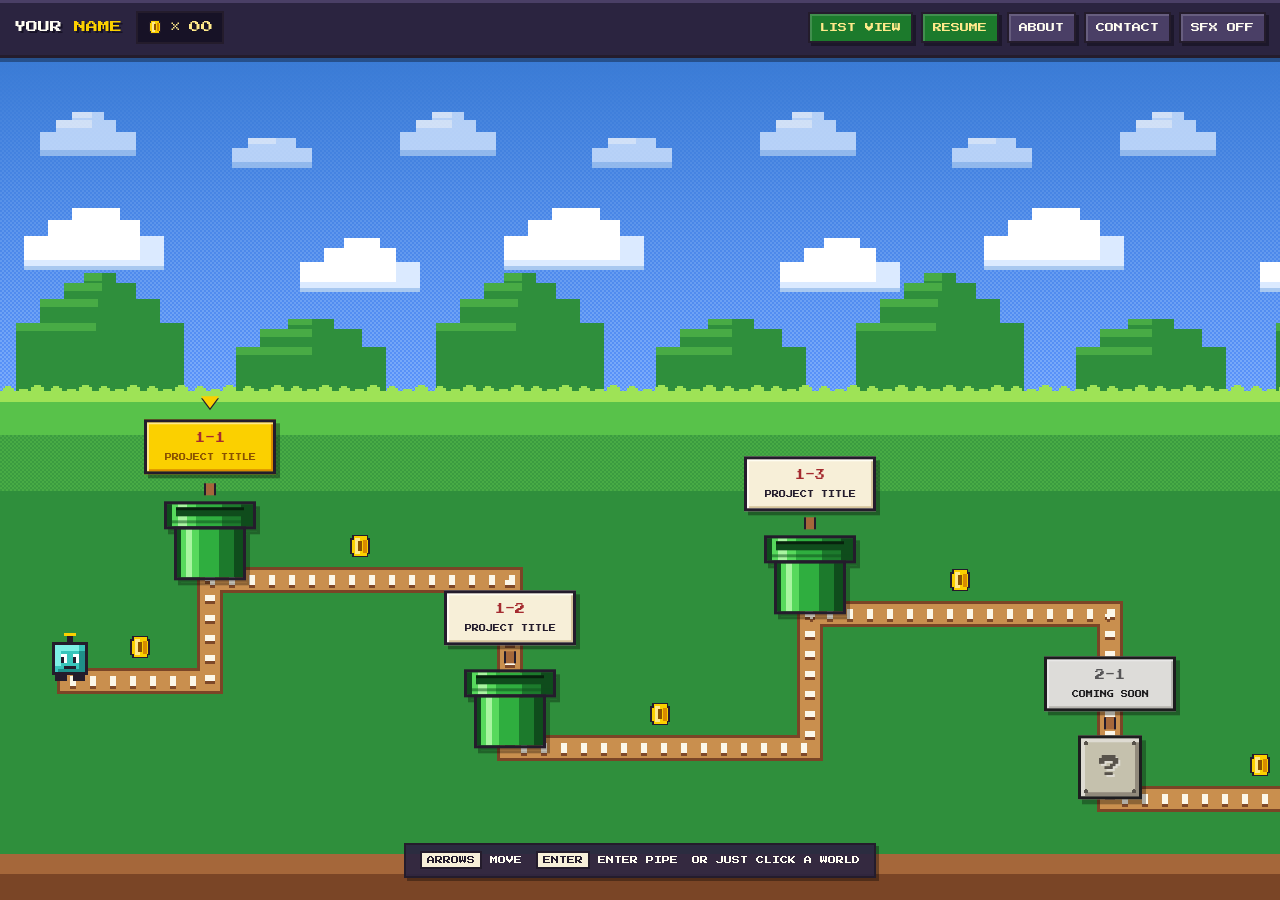
==== index.html @ 42e7b24a "Add plain list view and wire the resume link Two pieces of the recruiter bypass were missing.  pages" ====
<!DOCTYPE html>
<html lang="en">
<head>
<meta charset="utf-8">
<meta name="viewport" content="width=device-width, initial-scale=1">
<title>YOUR NAME &mdash; Overworld</title>
<meta name="description" content="Placeholder description. A 16-bit style portfolio overworld — pick a world to see a project.">

<!-- EDIT: your name / site title in the tab, above. -->

<link rel="preconnect" href="https://fonts.googleapis.com">
<link rel="preconnect" href="https://fonts.gstatic.com" crossorigin>
<link href="https://fonts.googleapis.com/css2?family=Press+Start+2P&display=swap" rel="stylesheet">
<link rel="stylesheet" href="css/style.css">
<link rel="icon" href="data:image/svg+xml,%3Csvg xmlns='http://www.w3.org/2000/svg' viewBox='0 0 16 16'%3E%3Crect width='16' height='16' fill='%235c94fc'/%3E%3Crect x='2' y='3' width='12' height='11' fill='%23241c2c'/%3E%3Crect x='3' y='4' width='10' height='9' fill='%2339c5bb'/%3E%3Crect x='5' y='7' width='2' height='3' fill='%23fff'/%3E%3Crect x='9' y='7' width='2' height='3' fill='%23fff'/%3E%3C/svg%3E">
</head>

<body class="overworld">

<!-- ======================================================================
     HUD — classic status bar. Same markup on every page.
     EDIT: your name, and the nav links.
     ====================================================================== -->
<header class="hud">
  <a class="hud__name" href="index.html">YOUR <span>NAME</span></a>

  <span class="hud__coins" title="Coins collected on the map">
    <svg class="coin-icon pixel" viewBox="0 0 16 16" shape-rendering="crispEdges" aria-hidden="true">
      <rect x="3" y="1" width="10" height="14" class="px-ink"/>
      <rect x="2" y="3" width="12" height="10" class="px-ink"/>
      <rect x="4" y="2" width="8" height="12" class="px-gold"/>
      <rect x="3" y="4" width="10" height="8" class="px-gold"/>
      <rect x="5" y="3" width="3" height="10" class="px-gold-hi"/>
      <rect x="10" y="4" width="2" height="8" class="px-gold-lo"/>
      <rect x="7" y="5" width="2" height="6" class="px-gold-deep"/>
    </svg>
    <span class="sr-only">Coins:</span>&times;<span data-coin-count>00</span>
  </span>

  <span class="hud__spacer"></span>

  <nav class="hud__nav" aria-label="Main">
    <a class="hud__key" href="pages/all-projects.html">LIST<span class="hud__wide"> VIEW</span></a>
    <a class="hud__key" href="/resume.pdf">RESUME</a>
    <a href="pages/about.html" data-warp>ABOUT</a>
    <a href="pages/contact.html" data-warp>CONTACT</a>
    <button type="button" class="hud__toggle" data-sound-toggle aria-pressed="false">SFX OFF</button>
  </nav>
</header>

<!-- ======================================================================
     THE OVERWORLD (desktop / tablet, 768px and up)
     Every node, coin and path segment below is generated by js/map.js from
     the array in js/projects.js. There is nothing to hand-place here.
     ====================================================================== -->
<main id="map-viewport" class="map-viewport" aria-label="Overworld map">
  <div id="map-canvas" class="map-canvas">

    <!-- backdrop, back to front -->
    <div class="layer-dither" aria-hidden="true"></div>
    <div id="layer-clouds-far"  class="layer-clouds layer-clouds--far"  aria-hidden="true"></div>
    <div id="layer-clouds-near" class="layer-clouds layer-clouds--near" aria-hidden="true"></div>
    <div id="layer-hills" class="layer-hills" aria-hidden="true"></div>
    <div id="layer-land"  class="layer-land"  aria-hidden="true"></div>

    <!-- the winding dotted path -->
    <svg id="layer-path" class="layer-path" aria-hidden="true" preserveAspectRatio="none">
      <polyline id="path-edge"   class="path-edge"></polyline>
      <polyline id="path-shadow" class="path-shadow"></polyline>
      <polyline id="path-dots"   class="path-dots"></polyline>
    </svg>

    <!-- castle at the end of the road -> contact page -->
    <a id="castle" class="castle" href="pages/contact.html" aria-label="Castle — go to the contact page">
      <svg viewBox="0 0 48 48" shape-rendering="crispEdges" aria-hidden="true">
        <!-- central spire -->
        <rect x="19" y="0"  width="10" height="5"  class="px-ink"/>
        <rect x="20" y="1"  width="3"  height="4"  class="px-stone"/>
        <rect x="25" y="1"  width="3"  height="4"  class="px-stone"/>
        <rect x="19" y="4"  width="10" height="13" class="px-ink"/>
        <rect x="20" y="5"  width="8"  height="12" class="px-stone"/>
        <rect x="20" y="5"  width="2"  height="12" class="px-stone-hi"/>
        <rect x="26" y="5"  width="2"  height="12" class="px-stone-lo"/>
        <rect x="23" y="8"  width="2"  height="4"  class="px-stone-deep"/>

        <!-- main keep: merlon band -->
        <rect x="9"  y="11" width="30" height="6"  class="px-ink"/>
        <rect x="10" y="12" width="4"  height="4"  class="px-stone"/>
        <rect x="16" y="12" width="4"  height="4"  class="px-stone"/>
        <rect x="22" y="12" width="4"  height="4"  class="px-stone"/>
        <rect x="28" y="12" width="4"  height="4"  class="px-stone"/>
        <rect x="34" y="12" width="4"  height="4"  class="px-stone"/>

        <!-- main keep: body -->
        <rect x="9"  y="16" width="30" height="32" class="px-ink"/>
        <rect x="10" y="17" width="28" height="31" class="px-stone"/>
        <rect x="10" y="17" width="3"  height="31" class="px-stone-hi"/>
        <rect x="35" y="17" width="3"  height="31" class="px-stone-lo"/>
        <rect x="14" y="21" width="5"  height="6"  class="px-ink"/>
        <rect x="15" y="22" width="3"  height="4"  class="px-stone-deep"/>
        <rect x="29" y="21" width="5"  height="6"  class="px-ink"/>
        <rect x="30" y="22" width="3"  height="4"  class="px-stone-deep"/>

        <!-- brick base + doorway -->
        <rect x="10" y="40" width="28" height="8"  class="px-brick"/>
        <rect x="10" y="44" width="28" height="4"  class="px-brick-lo"/>
        <rect x="19" y="31" width="10" height="17" class="px-ink"/>
        <rect x="20" y="33" width="8"  height="15" class="px-stone-deep"/>
        <rect x="22" y="32" width="4"  height="2"  class="px-stone-deep"/>
        <rect x="23" y="39" width="2"  height="3"  class="px-gold"/>

        <!-- left tower -->
        <rect x="1"  y="9"  width="10" height="5"  class="px-ink"/>
        <rect x="2"  y="10" width="3"  height="4"  class="px-stone"/>
        <rect x="7"  y="10" width="3"  height="4"  class="px-stone"/>
        <rect x="1"  y="13" width="10" height="35" class="px-ink"/>
        <rect x="2"  y="14" width="8"  height="34" class="px-stone"/>
        <rect x="2"  y="14" width="2"  height="34" class="px-stone-hi"/>
        <rect x="8"  y="14" width="2"  height="34" class="px-stone-lo"/>
        <rect x="4"  y="19" width="4"  height="5"  class="px-stone-deep"/>
        <rect x="2"  y="42" width="8"  height="6"  class="px-brick"/>

        <!-- right tower -->
        <rect x="37" y="9"  width="10" height="5"  class="px-ink"/>
        <rect x="38" y="10" width="3"  height="4"  class="px-stone"/>
        <rect x="43" y="10" width="3"  height="4"  class="px-stone"/>
        <rect x="37" y="13" width="10" height="35" class="px-ink"/>
        <rect x="38" y="14" width="8"  height="34" class="px-stone"/>
        <rect x="38" y="14" width="2"  height="34" class="px-stone-hi"/>
        <rect x="44" y="14" width="2"  height="34" class="px-stone-lo"/>
        <rect x="40" y="19" width="4"  height="5"  class="px-stone-deep"/>
        <rect x="38" y="42" width="8"  height="6"  class="px-brick"/>
      </svg>
      <span class="castle__label">CASTLE &middot; CONTACT</span>
    </a>

    <!-- the player sprite; markup is injected by js/map.js -->
    <div id="player" class="player pixel" aria-hidden="true"></div>

  </div>
</main>

<!-- controls legend -->
<p class="map-hint" aria-hidden="true">
  <span><kbd>ARROWS</kbd> MOVE</span>
  <span><kbd>ENTER</kbd> ENTER PIPE</span>
  <span>OR JUST CLICK A WORLD</span>
</p>

<!-- status line for screen readers -->
<p id="map-status" class="sr-only" role="status" aria-live="polite"></p>

<!-- ======================================================================
     MOBILE LEVEL SELECT (below 768px)
     Same PROJECTS array, rendered as a plain readable vertical list.
     ====================================================================== -->
<section class="level-select" aria-label="Level select">
  <div class="level-select__inner">
    <h1 class="level-select__title">LEVEL SELECT</h1>
    <div id="level-select-list"></div>
    <p class="site-foot">
      <a href="pages/all-projects.html">ALL PROJECTS</a> &middot;
      <a href="pages/about.html">ABOUT</a> &middot;
      <a href="pages/contact.html">CONTACT</a>
    </p>
  </div>
</section>

<script src="js/projects.js"></script>
<script src="js/site.js"></script>
<script src="js/map.js"></script>
</body>
</html>
---- css/style.css ----
/* ==========================================================================
   PIXEL PORTFOLIO — stylesheet
   16-bit / SNES-era overworld portfolio template.

   HOW TO RESKIN: every colour in the whole site comes from the custom
   properties in the :root block below. Change them there and the entire
   site changes. Nothing below :root hard-codes a colour except pure
   black/white shadows.
   ========================================================================== */

/* --------------------------------------------------------------------------
   1. PALETTE + DESIGN TOKENS
   -------------------------------------------------------------------------- */
:root {
  /* --- sky --------------------------------------------------------------- */
  --sky-top:        #3a7bd5;
  --sky-mid:        #5c94fc;
  --sky-low:        #8fc4ff;
  --sky-haze:       #bfe0ff;

  /* --- clouds ------------------------------------------------------------ */
  --cloud-hi:       #ffffff;
  --cloud-mid:      #dbeaff;
  --cloud-lo:       #a8c8f0;

  /* --- land -------------------------------------------------------------- */
  --grass-hi:       #9ee356;
  --grass:          #58c24a;
  --grass-lo:       #2f8f3c;
  --hill-far:       #2f8f3c;
  --hill-near:      #48ab45;
  --dirt-hi:        #c98f4e;
  --dirt:           #a5673a;
  --dirt-lo:        #7a4526;
  --dirt-deep:      #57301a;

  /* --- pipes ------------------------------------------------------------- */
  --pipe-hi:        #a8f5a0;
  --pipe-lit:       #57d95c;
  --pipe:           #2fae3f;
  --pipe-lo:        #1c7a2c;
  --pipe-deep:      #0f4c1c;

  /* --- gold / coins / ? blocks ------------------------------------------- */
  --gold-hi:        #ffe98a;
  --gold:           #fbd000;
  --gold-lo:        #d98b00;
  --gold-deep:      #8a5200;

  /* --- stone / castle ---------------------------------------------------- */
  --stone-hi:       #e8e0d0;
  --stone:          #b9ada0;
  --stone-lo:       #8a7d72;
  --stone-deep:     #5d5249;
  --brick:          #b5573a;
  --brick-lo:       #7d3323;

  /* --- UI panels --------------------------------------------------------- */
  --ink:            #241c2c;   /* the universal hard outline colour          */
  --panel:          #f7efd8;
  --panel-hi:       #fffdf2;
  --panel-lo:       #d5c49b;
  --panel-alt:      #2b2440;   /* dark HUD / banner panel                    */
  --panel-alt-hi:   #4a3f66;
  --panel-alt-lo:   #171226;

  /* --- accents ----------------------------------------------------------- */
  --accent:         #e5484d;   /* flags, banners, danger                     */
  --accent-lo:      #a52b30;
  --water:          #39c5bb;   /* the player sprite / links                  */
  --water-lo:       #1f8f89;
  --locked:         #8d8898;   /* greyed-out locked nodes                    */
  --locked-lo:      #5f5b6b;

  /* --- text -------------------------------------------------------------- */
  --text:           #241c2c;
  --text-soft:      #57506b;
  --text-invert:    #fffdf2;

  /* --- structural tokens ------------------------------------------------- */
  --bevel:          3px;                 /* panel border thickness           */
  --drop:           6px;                 /* hard drop-shadow offset          */
  --hud-h:          58px;
  --font-pixel:     "Press Start 2P", "Courier New", monospace;
  --font-body:      ui-sans-serif, system-ui, -apple-system, "Segoe UI",
                    Roboto, "Helvetica Neue", Arial, sans-serif;

  /* --- map geometry (read by js/map.js) ---------------------------------- */
  --node-gap:       300px;               /* px between world nodes           */
}

/* --------------------------------------------------------------------------
   2. RESET + BASE
   -------------------------------------------------------------------------- */
*, *::before, *::after { box-sizing: border-box; }

html, body { height: 100%; }

/* Giving <html> its own background stops the body background from being
   propagated to the canvas — which is what makes the page-long sky gradient
   size itself to the document instead of re-tiling every viewport. */
html { background: var(--sky-low); }

body {
  margin: 0;
  font-family: var(--font-body);
  font-size: 16px;
  line-height: 1.65;
  color: var(--text);
  background: var(--sky-mid);
  -webkit-font-smoothing: antialiased;
  text-rendering: optimizeLegibility;
}

/* Everything drawn as pixel art stays crunchy at any scale. */
img, svg, canvas, .pixel { image-rendering: pixelated; image-rendering: crisp-edges; }

a { color: var(--water-lo); }
a:focus-visible,
button:focus-visible,
[tabindex]:focus-visible {
  outline: var(--bevel) solid var(--gold);
  outline-offset: 3px;
}

h1, h2, h3, h4, .pixel-type {
  font-family: var(--font-pixel);
  font-weight: 400;
  line-height: 1.5;
  letter-spacing: .02em;
}

h1 { font-size: clamp(15px, 3.2vw, 24px); margin: 0 0 .8em; }
h2 { font-size: clamp(13px, 2.4vw, 17px); margin: 0 0 .9em; }
h3 { font-size: clamp(11px, 2vw, 13px); margin: 0 0 .9em; }

p  { margin: 0 0 1em; }
p:last-child { margin-bottom: 0; }

.sr-only {
  position: absolute; width: 1px; height: 1px;
  padding: 0; margin: -1px; overflow: hidden;
  clip: rect(0 0 0 0); white-space: nowrap; border: 0;
}

/* --------------------------------------------------------------------------
   3. THE CHUNKY BEVELLED PANEL — the core UI primitive
   -------------------------------------------------------------------------- */
.panel {
  position: relative;
  background: var(--panel);
  border: var(--bevel) solid var(--ink);
  box-shadow:
    inset  var(--bevel)  var(--bevel) 0 var(--panel-hi),
    inset calc(var(--bevel) * -1) calc(var(--bevel) * -1) 0 var(--panel-lo),
    var(--drop) var(--drop) 0 rgba(0, 0, 0, .32);
  padding: 22px 24px;
}

.panel--dark {
  background: var(--panel-alt);
  color: var(--text-invert);
  box-shadow:
    inset  var(--bevel)  var(--bevel) 0 var(--panel-alt-hi),
    inset calc(var(--bevel) * -1) calc(var(--bevel) * -1) 0 var(--panel-alt-lo),
    var(--drop) var(--drop) 0 rgba(0, 0, 0, .4);
}
.panel--dark a { color: var(--gold); }

/* Rivets in the panel corners — pure decoration, 16-bit UI tell. */
.panel--riveted::before,
.panel--riveted::after {
  content: "";
  position: absolute; top: 8px;
  width: 10px; height: 10px;
  background: var(--gold);
  border: 2px solid var(--ink);
  box-shadow: inset 2px 2px 0 var(--gold-hi);
}
.panel--riveted::before { left: 8px; }
.panel--riveted::after  { right: 8px; }

/* Section heading strip that sits on top of a panel. */
.panel__label {
  display: inline-block;
  font-family: var(--font-pixel);
  font-size: 11px;
  padding: 7px 12px;
  margin: 0 0 16px;
  color: var(--text-invert);
  background: var(--panel-alt);
  border: var(--bevel) solid var(--ink);
  box-shadow: 4px 4px 0 rgba(0, 0, 0, .3);
}

/* --------------------------------------------------------------------------
   4. BUTTONS
   -------------------------------------------------------------------------- */
.btn {
  display: inline-flex;
  align-items: center;
  gap: 8px;
  font-family: var(--font-pixel);
  font-size: 10px;
  line-height: 1;
  padding: 12px 16px;
  color: var(--text);
  text-decoration: none;
  cursor: pointer;
  background: var(--panel);
  border: var(--bevel) solid var(--ink);
  box-shadow:
    inset 3px 3px 0 var(--panel-hi),
    inset -3px -3px 0 var(--panel-lo),
    4px 4px 0 rgba(0, 0, 0, .32);
  transition: transform .06s steps(2), box-shadow .06s steps(2);
}
.btn:hover { transform: translate(-1px, -1px); }
.btn:active {
  transform: translate(4px, 4px);
  box-shadow:
    inset 3px 3px 0 var(--panel-hi),
    inset -3px -3px 0 var(--panel-lo),
    0 0 0 rgba(0, 0, 0, .32);
}
.btn--gold  { background: var(--gold);  box-shadow: inset 3px 3px 0 var(--gold-hi),  inset -3px -3px 0 var(--gold-lo),  4px 4px 0 rgba(0,0,0,.32); }
.btn--green { background: var(--pipe);  color: var(--text-invert);
              box-shadow: inset 3px 3px 0 var(--pipe-lit), inset -3px -3px 0 var(--pipe-lo), 4px 4px 0 rgba(0,0,0,.32); }

/* --------------------------------------------------------------------------
   5. HUD BAR (classic status bar, pinned top)
   -------------------------------------------------------------------------- */
.hud {
  position: sticky;
  top: 0;
  z-index: 60;
  display: flex;
  align-items: center;
  gap: 14px;
  height: var(--hud-h);
  padding: 0 14px;
  background: var(--panel-alt);
  color: var(--text-invert);
  border-bottom: var(--bevel) solid var(--ink);
  box-shadow:
    inset 0 var(--bevel) 0 var(--panel-alt-hi),
    0 4px 0 rgba(0, 0, 0, .35);
}

.hud__name {
  font-family: var(--font-pixel);
  font-size: 12px;
  color: var(--text-invert);
  text-decoration: none;
  white-space: nowrap;
  text-shadow: 2px 2px 0 var(--panel-alt-lo);
}
.hud__name span { color: var(--gold); }

.hud__coins {
  display: inline-flex;
  align-items: center;
  gap: 7px;
  font-family: var(--font-pixel);
  font-size: 12px;
  color: var(--gold-hi);
  padding: 5px 9px;
  background: var(--panel-alt-lo);
  border: 2px solid var(--ink);
}
.hud__coins .coin-icon { width: 16px; height: 16px; display: block; }

.hud__spacer { flex: 1 1 auto; }

.hud__nav { display: flex; align-items: center; gap: 8px; }
.hud__nav a,
.hud__toggle {
  font-family: var(--font-pixel);
  font-size: 9px;
  line-height: 1;
  padding: 9px 10px;
  color: var(--text-invert);
  text-decoration: none;
  background: var(--panel-alt-hi);
  border: 2px solid var(--ink);
  box-shadow: inset 2px 2px 0 rgba(255, 255, 255, .16), 3px 3px 0 rgba(0,0,0,.35);
  cursor: pointer;
}
.hud__nav a:hover, .hud__toggle:hover { background: var(--water-lo); }
.hud__toggle[aria-pressed="true"] { background: var(--pipe-lo); color: var(--gold-hi); }

@keyframes coin-spin {
  0%, 100% { transform: scaleX(1); }
  50%      { transform: scaleX(.25); }
}
.coin-icon { animation: coin-spin 1.1s steps(4, end) infinite; }

@media (max-width: 720px) {
  .hud { gap: 8px; padding: 0 8px; }
  .hud__name { font-size: 9px; }
  .hud__coins { font-size: 9px; padding: 4px 6px; }
  .hud__nav { gap: 5px; }
  .hud__nav a, .hud__toggle { font-size: 8px; padding: 7px 6px; }
}
@media (max-width: 560px) {
  .hud__coins { font-size: 8px; gap: 5px; padding: 4px 5px; }
  .hud__coins .coin-icon { width: 13px; height: 13px; }
  .hud__name { font-size: 8px; }
  .hud__nav { gap: 4px; }
  .hud__nav a, .hud__toggle { font-size: 7px; padding: 6px 5px; }
}
/* On the narrowest phones the coin pill is the first thing to go — it is
   decoration, the navigation is not. */
@media (max-width: 400px) {
  .hud__name { font-size: 7px; }
  .hud__nav a, .hud__toggle { font-size: 6px; padding: 6px 4px; }
}
@media (max-width: 360px) {
  .hud__coins { display: none; }
}

/* --------------------------------------------------------------------------
   6. THE OVERWORLD MAP
   -------------------------------------------------------------------------- */
/* Only the desktop map locks page scrolling — below 768px the overworld
   becomes a normal scrolling list and must be free to scroll. */
@media (min-width: 768px) {
  .overworld { overflow: hidden; }
}

.map-viewport {
  position: relative;
  height: calc(100vh - var(--hud-h));
  height: calc(100dvh - var(--hud-h));
  overflow-x: auto;
  overflow-y: hidden;
  background: linear-gradient(180deg,
              var(--sky-top) 0%, var(--sky-mid) 42%,
              var(--sky-low) 74%, var(--sky-haze) 100%);
  scrollbar-color: var(--pipe-lo) var(--panel-alt);
  cursor: grab;
}
.map-viewport.is-dragging { cursor: grabbing; }

.map-canvas {
  position: relative;
  height: 100%;
  min-width: 100%;
  /* width is set in px by js/map.js from the number of projects */
}

/* --- 6a. sky dither band (soft SNES gradient banding) --------------------- */
.layer-dither {
  position: absolute; inset: 0 0 auto 0;
  height: 46%;
  pointer-events: none;
  opacity: .38;
  background-image:
    linear-gradient(45deg, var(--sky-haze) 25%, transparent 25% 75%, var(--sky-haze) 75%),
    linear-gradient(45deg, var(--sky-haze) 25%, transparent 25% 75%, var(--sky-haze) 75%);
  background-size: 4px 4px;
  background-position: 0 0, 2px 2px;
  -webkit-mask-image: linear-gradient(180deg, transparent 0%, #000 100%);
          mask-image: linear-gradient(180deg, transparent 0%, #000 100%);
}

/* --- 6b. parallax cloud layers -------------------------------------------- */
.layer-clouds {
  position: absolute; left: 0; right: 0;
  pointer-events: none;
  background-repeat: repeat-x;
  will-change: background-position;
}
.layer-clouds--far {
  top: 4%; height: 110px;
  opacity: .75;
  background-size: 360px 110px;
  background-image: url("data:image/svg+xml;utf8,%3Csvg xmlns='http://www.w3.org/2000/svg' width='360' height='110' shape-rendering='crispEdges'%3E%3Cg fill='%23dbeaff'%3E%3Crect x='40' y='40' width='96' height='24'/%3E%3Crect x='56' y='28' width='60' height='12'/%3E%3Crect x='72' y='20' width='32' height='8'/%3E%3Crect x='232' y='56' width='80' height='20'/%3E%3Crect x='248' y='46' width='48' height='10'/%3E%3C/g%3E%3Cg fill='%23ffffff'%3E%3Crect x='56' y='28' width='36' height='8'/%3E%3Crect x='72' y='20' width='20' height='6'/%3E%3Crect x='248' y='46' width='28' height='6'/%3E%3C/g%3E%3Cg fill='%23a8c8f0'%3E%3Crect x='40' y='58' width='96' height='6'/%3E%3Crect x='232' y='70' width='80' height='6'/%3E%3C/g%3E%3C/svg%3E");
}
.layer-clouds--near {
  top: 14%; height: 150px;
  background-size: 480px 150px;
  background-image: url("data:image/svg+xml;utf8,%3Csvg xmlns='http://www.w3.org/2000/svg' width='480' height='150' shape-rendering='crispEdges'%3E%3Cg fill='%23ffffff'%3E%3Crect x='24' y='60' width='140' height='32'/%3E%3Crect x='48' y='44' width='92' height='16'/%3E%3Crect x='72' y='32' width='48' height='12'/%3E%3Crect x='300' y='86' width='120' height='28'/%3E%3Crect x='324' y='72' width='72' height='14'/%3E%3Crect x='344' y='62' width='36' height='10'/%3E%3C/g%3E%3Cg fill='%23dbeaff'%3E%3Crect x='24' y='84' width='140' height='8'/%3E%3Crect x='140' y='60' width='24' height='24'/%3E%3Crect x='300' y='106' width='120' height='8'/%3E%3Crect x='396' y='86' width='24' height='20'/%3E%3C/g%3E%3Cg fill='%23a8c8f0'%3E%3Crect x='24' y='90' width='140' height='4'/%3E%3Crect x='300' y='112' width='120' height='4'/%3E%3C/g%3E%3C/svg%3E");
}

/* --- 6c. rolling hills behind the land ------------------------------------ */
.layer-hills {
  position: absolute; left: 0; right: 0;
  height: 190px;
  pointer-events: none;
  background-repeat: repeat-x;
  background-size: 420px 190px;
  will-change: background-position;
  background-image: url("data:image/svg+xml;utf8,%3Csvg xmlns='http://www.w3.org/2000/svg' width='420' height='190' shape-rendering='crispEdges'%3E%3Cg fill='%232f8f3c'%3E%3Crect x='16' y='96' width='168' height='94'/%3E%3Crect x='40' y='72' width='120' height='24'/%3E%3Crect x='64' y='56' width='72' height='16'/%3E%3Crect x='84' y='46' width='32' height='10'/%3E%3Crect x='236' y='120' width='150' height='70'/%3E%3Crect x='260' y='102' width='102' height='18'/%3E%3Crect x='288' y='92' width='46' height='10'/%3E%3C/g%3E%3Cg fill='%2348ab45'%3E%3Crect x='84' y='46' width='18' height='8'/%3E%3Crect x='64' y='56' width='38' height='8'/%3E%3Crect x='40' y='72' width='58' height='8'/%3E%3Crect x='16' y='96' width='80' height='8'/%3E%3Crect x='288' y='92' width='24' height='6'/%3E%3Crect x='260' y='102' width='52' height='8'/%3E%3Crect x='236' y='120' width='76' height='8'/%3E%3C/g%3E%3C/svg%3E");
}

/* --- 6d. the ground ------------------------------------------------------- */
.layer-land {
  position: absolute; left: 0; right: 0; bottom: 0;
  background:
    linear-gradient(180deg,
      var(--grass-hi) 0 7px,
      var(--grass)    7px 40px,
      var(--hill-near) 40px 96px,
      var(--grass-lo) 96px calc(100% - 46px),
      var(--dirt)     calc(100% - 46px) calc(100% - 26px),
      var(--dirt-lo)  calc(100% - 26px) 100%);
}
/* dithered transition band between dirt shades */
.layer-land::after {
  content: "";
  position: absolute; left: 0; right: 0; top: 40px; height: 56px;
  opacity: .5;
  background-image:
    linear-gradient(45deg, var(--grass-lo) 25%, transparent 25% 75%, var(--grass-lo) 75%),
    linear-gradient(45deg, var(--grass-lo) 25%, transparent 25% 75%, var(--grass-lo) 75%);
  background-size: 4px 4px;
  background-position: 0 0, 2px 2px;
}
/* stepped, bumpy grass edge sitting proud of the land */
.layer-land::before {
  content: "";
  position: absolute; left: 0; right: 0; top: -10px; height: 10px;
  background-repeat: repeat-x;
  background-size: 48px 10px;
  background-image: url("data:image/svg+xml;utf8,%3Csvg xmlns='http://www.w3.org/2000/svg' width='48' height='10' shape-rendering='crispEdges'%3E%3Cg fill='%239ee356'%3E%3Crect x='0' y='6' width='48' height='4'/%3E%3Crect x='3' y='3' width='11' height='3'/%3E%3Crect x='5' y='1' width='6' height='2'/%3E%3Crect x='19' y='4' width='9' height='2'/%3E%3Crect x='31' y='2' width='13' height='4'/%3E%3Crect x='34' y='0' width='7' height='2'/%3E%3C/g%3E%3C/svg%3E");
}

/* --- 6e. the dotted path -------------------------------------------------- */
.layer-path { position: absolute; inset: 0; pointer-events: none; }
.path-edge {
  fill: none;
  stroke: var(--dirt-lo);
  stroke-width: 26;
  stroke-linecap: square;
  stroke-linejoin: miter;
}
.path-shadow {
  fill: none;
  stroke: var(--dirt-hi);
  stroke-width: 20;
  stroke-linecap: square;
  stroke-linejoin: miter;
}
.path-dots {
  fill: none;
  stroke: var(--panel-hi);
  stroke-width: 10;
  stroke-linecap: butt;
  stroke-dasharray: 6 14;
  filter: drop-shadow(0 3px 0 var(--dirt-lo));
  opacity: .95;
}

/* --- 6f. map node (a world) ----------------------------------------------- */
.node {
  position: absolute;
  transform: translate(-50%, -100%);
  display: flex;
  flex-direction: column;
  align-items: center;
  gap: 6px;
  padding: 0;
  margin: 0;
  border: 0;
  background: none;
  font: inherit;
  color: inherit;
  cursor: pointer;
  z-index: 5;
}

/* sign board above the pipe */
.node__sign {
  display: block;
  min-width: 132px;
  max-width: 172px;
  text-align: center;
  padding: 8px 9px;
  background: var(--panel);
  border: var(--bevel) solid var(--ink);
  box-shadow:
    inset 2px 2px 0 var(--panel-hi),
    inset -2px -2px 0 var(--panel-lo),
    4px 4px 0 rgba(0, 0, 0, .35);
  transition: transform .1s steps(2);
}
.node__world {
  display: block;
  font-family: var(--font-pixel);
  font-size: 10px;
  color: var(--accent-lo);
  margin-bottom: 5px;
}
.node__title {
  display: block;
  font-family: var(--font-pixel);
  font-size: 7px;
  line-height: 1.6;
  color: var(--text);
  word-break: break-word;
}
/* little post holding the sign up */
.node__post {
  display: block;
  width: 12px; height: 12px;
  background: var(--dirt);
  border-left: 2px solid var(--ink);
  border-right: 2px solid var(--ink);
}

/* the pipe itself */
.pipe {
  display: block;
  position: relative;
  filter: drop-shadow(4px 5px 0 rgba(0, 0, 0, .3));
}
.pipe__rim, .pipe__body {
  display: block;
  border: var(--bevel) solid var(--ink);
  background-image: linear-gradient(90deg,
    var(--pipe-deep) 0 6%,
    var(--pipe-lit)  6% 13%,
    var(--pipe-hi)   13% 23%,
    var(--pipe-lit)  23% 34%,
    var(--pipe)      34% 64%,
    var(--pipe-lo)   64% 86%,
    var(--pipe-deep) 86% 100%);
}
.pipe__rim  { width: 92px; height: 28px; position: relative; z-index: 2; }
.pipe__body { width: 72px; height: 54px; margin: -3px auto 0; }
/* horizontal dither line across the rim, like SMW pipe lips */
.pipe__rim::after {
  content: "";
  position: absolute; left: 0; right: 0; bottom: 3px; height: 3px;
  background: var(--pipe-deep);
  opacity: .5;
}
/* dark mouth of the pipe */
.pipe__mouth {
  display: block;
  position: absolute;
  top: 3px; left: 9px; right: 9px;
  height: 9px;
  background: var(--pipe-deep);
  box-shadow: inset 0 3px 0 rgba(0, 0, 0, .55);
  z-index: 3;
}

/* --- 6g. locked node: a ? block instead of a pipe -------------------------- */
.node--locked { cursor: not-allowed; }
.node--locked .node__sign { filter: grayscale(.85) brightness(.92); }
.node--locked .node__world { color: var(--locked-lo); }

.qblock {
  width: 64px; height: 64px;
  display: grid;
  place-items: center;
  font-family: var(--font-pixel);
  font-size: 22px;
  color: var(--gold-deep);
  text-shadow: 2px 2px 0 var(--gold-hi);
  background: var(--gold);
  border: var(--bevel) solid var(--ink);
  box-shadow:
    inset 4px 4px 0 var(--gold-hi),
    inset -4px -4px 0 var(--gold-lo),
    4px 5px 0 rgba(0, 0, 0, .3);
}
/* rivets */
.qblock::before {
  content: "";
  position: absolute;
  width: 64px; height: 64px;
  background:
    radial-gradient(circle 2px at 8px 8px,   var(--gold-deep) 99%, transparent),
    radial-gradient(circle 2px at 56px 8px,  var(--gold-deep) 99%, transparent),
    radial-gradient(circle 2px at 8px 56px,  var(--gold-deep) 99%, transparent),
    radial-gradient(circle 2px at 56px 56px, var(--gold-deep) 99%, transparent);
}
.node--locked .qblock { filter: grayscale(.9) brightness(.95); }

@keyframes qbump {
  0%, 100% { transform: translateY(0); }
  40%      { transform: translateY(-10px); }
}
.qblock.is-bumped { animation: qbump .28s steps(4, end); }

/* --- 6h. hover / selected node states ------------------------------------- */
.node:hover .node__sign,
.node.is-selected .node__sign { transform: translateY(-3px); }

.node.is-selected .node__sign {
  background: var(--gold);
  box-shadow:
    inset 2px 2px 0 var(--gold-hi),
    inset -2px -2px 0 var(--gold-lo),
    4px 4px 0 rgba(0, 0, 0, .35);
}
.node.is-selected .node__title { color: var(--gold-deep); }

/* bouncing selector arrow above the selected node */
.node__cursor {
  position: absolute;
  top: -26px;
  width: 0; height: 0;
  border-left: 9px solid transparent;
  border-right: 9px solid transparent;
  border-top: 12px solid var(--gold);
  filter: drop-shadow(0 2px 0 var(--ink));
  opacity: 0;
}
.node.is-selected .node__cursor {
  opacity: 1;
  animation: cursor-bob .7s steps(2, end) infinite alternate;
}
@keyframes cursor-bob {
  from { transform: translateY(0); }
  to   { transform: translateY(6px); }
}

/* --- 6i. castle at the end of the road ------------------------------------ */
.castle {
  position: absolute;
  transform: translate(-50%, -100%);
  display: flex;
  flex-direction: column;
  align-items: center;
  gap: 8px;
  text-decoration: none;
  z-index: 4;
  filter: drop-shadow(5px 6px 0 rgba(0, 0, 0, .3));
}
.castle svg { width: 148px; height: auto; display: block; }
.castle__label {
  font-family: var(--font-pixel);
  font-size: 8px;
  padding: 7px 9px;
  color: var(--text-invert);
  background: var(--panel-alt);
  border: 2px solid var(--ink);
  box-shadow: 3px 3px 0 rgba(0, 0, 0, .35);
}
.castle:hover .castle__label { background: var(--accent-lo); }

/* --- 6j. coins on the path ------------------------------------------------ */
.coin {
  position: absolute;
  width: 26px; height: 26px;
  transform: translate(-50%, -50%);
  z-index: 3;
  pointer-events: none;
  animation: coin-float 1.6s steps(4, end) infinite alternate;
}
/* the spin lives on the inner svg so it cannot overwrite the centring
   transform on .coin itself */
.coin svg { animation: coin-spin 1.1s steps(4, end) infinite; }
@keyframes coin-float {
  from { margin-top: 0; }
  to   { margin-top: -7px; }
}
.coin.is-collected { animation: coin-pop .35s steps(5, end) forwards; }
@keyframes coin-pop {
  0%   { transform: translate(-50%, -50%) scale(1);   opacity: 1; }
  100% { transform: translate(-50%, -180%) scale(1.6); opacity: 0; }
}

/* --- 6k. the player sprite ------------------------------------------------ */
.player {
  position: absolute;
  width: 48px; height: 48px;
  transform: translate(-50%, -100%);
  transform-origin: 50% 100%;
  z-index: 6;
  pointer-events: none;
  will-change: left, top;
}
.player svg { width: 100%; height: 100%; display: block; }

/* idle: gentle squash-and-stretch breathing */
@keyframes idle-bob {
  0%, 100% { transform: translate(-50%, -100%) scaleY(1); }
  50%      { transform: translate(-50%, -100%) scaleY(.94); }
}
.player.is-idle svg { animation: none; }
.player.is-idle { animation: idle-bob 1.4s steps(3, end) infinite; }

/* walking: 4-step hop cycle */
@keyframes walk-hop {
  0%   { transform: translate(-50%, -100%) translateY(0)    scale(1, 1); }
  25%  { transform: translate(-50%, -100%) translateY(-8px) scale(.94, 1.06); }
  50%  { transform: translate(-50%, -100%) translateY(0)    scale(1.06, .94); }
  75%  { transform: translate(-50%, -100%) translateY(-5px) scale(.97, 1.03); }
  100% { transform: translate(-50%, -100%) translateY(0)    scale(1, 1); }
}
.player.is-walking { animation: walk-hop .42s steps(4, end) infinite; }
.player.is-flipped svg { transform: scaleX(-1); }

/* entering the pipe: shrink down the middle and drop out of sight */
@keyframes pipe-enter {
  0%   { transform: translate(-50%, -100%) translateY(0)    scaleY(1); }
  30%  { transform: translate(-50%, -100%) translateY(-6px) scaleY(1.08); }
  100% { transform: translate(-50%, -100%) translateY(34px) scaleY(.05); }
}
.player.is-entering {
  animation: pipe-enter .55s steps(6, end) forwards;
  z-index: 1;                 /* dive BEHIND the pipe rim */
}

/* --------------------------------------------------------------------------
   7. HINT BAR (controls legend, desktop map only)
   -------------------------------------------------------------------------- */
.map-hint {
  position: absolute;
  left: 50%; bottom: 14px;
  transform: translateX(-50%);
  z-index: 40;
  display: flex;
  gap: 14px;
  align-items: center;
  padding: 9px 14px;
  font-family: var(--font-pixel);
  font-size: 8px;
  color: var(--text-invert);
  background: rgba(43, 36, 64, .92);
  border: 2px solid var(--ink);
  box-shadow: 3px 3px 0 rgba(0, 0, 0, .35);
  white-space: nowrap;
}
.map-hint kbd {
  font-family: var(--font-pixel);
  font-size: 8px;
  padding: 3px 5px;
  color: var(--text);
  background: var(--panel);
  border: 2px solid var(--ink);
}

/* --------------------------------------------------------------------------
   8. MOBILE LEVEL SELECT (replaces the map below 768px)
   -------------------------------------------------------------------------- */
.level-select { display: none; }

.level-select__inner {
  max-width: 640px;
  margin: 0 auto;
  padding: 20px 16px 48px;
}
.level-select__title {
  text-align: center;
  color: var(--text-invert);
  text-shadow: 3px 3px 0 var(--ink);
  margin: 10px 0 22px;
}

.level-card {
  display: flex;
  align-items: center;
  gap: 14px;
  width: 100%;
  text-align: left;
  text-decoration: none;
  color: var(--text);
  margin-bottom: 18px;
  padding: 14px 16px;
  background: var(--panel);
  border: var(--bevel) solid var(--ink);
  box-shadow:
    inset 3px 3px 0 var(--panel-hi),
    inset -3px -3px 0 var(--panel-lo),
    5px 5px 0 rgba(0, 0, 0, .35);
}
.level-card__icon { flex: 0 0 auto; width: 46px; }
.level-card__icon .pipe__rim   { width: 46px; height: 16px; }
.level-card__icon .pipe__body  { width: 36px; height: 26px; }
.level-card__icon .pipe__mouth { left: 5px; right: 5px; height: 6px; }
.level-card__icon .qblock {
  width: 46px; height: 46px; font-size: 16px;
  box-shadow: inset 3px 3px 0 var(--gold-hi), inset -3px -3px 0 var(--gold-lo);
}
.level-card__icon .qblock::before { display: none; }
.level-card__world {
  display: block;
  font-family: var(--font-pixel);
  font-size: 10px;
  color: var(--accent-lo);
  margin-bottom: 8px;
}
.level-card__title {
  display: block;
  font-family: var(--font-pixel);
  font-size: 8px;
  line-height: 1.7;
  margin-bottom: 8px;
}
.level-card__blurb { font-size: 14px; color: var(--text-soft); margin: 0; }
.level-card--locked { filter: grayscale(.8); opacity: .8; }

@media (max-width: 767px) {
  .map-viewport, .map-hint { display: none; }
  .level-select {
    display: block;
    min-height: calc(100vh - var(--hud-h));
    background: linear-gradient(180deg,
                var(--sky-top) 0%, var(--sky-mid) 45%, var(--sky-low) 100%);
  }
}

/* --------------------------------------------------------------------------
   9. GENERIC CONTENT PAGES (about / contact / world)
   -------------------------------------------------------------------------- */
.page {
  min-height: 100vh;
  padding-bottom: 60px;
  background: linear-gradient(180deg,
              var(--sky-top) 0%, var(--sky-mid) 45%, var(--sky-low) 100%);
}
.wrap {
  max-width: 860px;
  margin: 0 auto;
  padding: 0 18px;
}
.stack > * + * { margin-top: 26px; }

/* --- 9a. WORLD 1-1 level banner ------------------------------------------- */
.level-banner {
  text-align: center;
  margin: 34px 0 30px;
  padding: 26px 20px;
  color: var(--text-invert);
  background: var(--panel-alt);
  border: var(--bevel) solid var(--ink);
  box-shadow:
    inset var(--bevel) var(--bevel) 0 var(--panel-alt-hi),
    inset calc(var(--bevel) * -1) calc(var(--bevel) * -1) 0 var(--panel-alt-lo),
    var(--drop) var(--drop) 0 rgba(0, 0, 0, .4);
}
.level-banner__world {
  display: block;
  font-family: var(--font-pixel);
  font-size: clamp(18px, 5vw, 34px);
  color: var(--gold);
  text-shadow: 3px 3px 0 var(--gold-deep);
  margin-bottom: 16px;
}
.level-banner__title {
  font-family: var(--font-pixel);
  font-size: clamp(11px, 2.6vw, 16px);
  line-height: 1.7;
  margin: 0 0 14px;
  color: var(--text-invert);
}
.level-banner__blurb {
  max-width: 52ch;
  margin: 0 auto;
  color: #cfc7e6;
  font-size: 15px;
}
.level-banner__rule {
  height: 6px;
  margin: 18px auto 0;
  max-width: 240px;
  background: repeating-linear-gradient(90deg,
    var(--gold) 0 10px, transparent 10px 20px);
}

/* --- 9b. tech stack chips -------------------------------------------------- */
.chips { display: flex; flex-wrap: wrap; gap: 10px; list-style: none; margin: 0; padding: 0; }
.chip {
  font-family: var(--font-pixel);
  font-size: 8px;
  line-height: 1;
  padding: 10px 11px;
  background: var(--water);
  color: var(--ink);
  border: 2px solid var(--ink);
  box-shadow: inset 2px 2px 0 rgba(255,255,255,.45), 3px 3px 0 rgba(0,0,0,.3);
}
.chip:nth-child(3n+2) { background: var(--gold); }
.chip:nth-child(3n+3) { background: var(--grass-hi); }

/* --- 9c. bulleted list with coin markers ---------------------------------- */
.coin-list { list-style: none; margin: 0; padding: 0; }
.coin-list li {
  position: relative;
  padding-left: 30px;
  margin-bottom: 12px;
}
.coin-list li::before {
  content: "";
  position: absolute; left: 0; top: .45em;
  width: 13px; height: 13px;
  background: var(--gold);
  border: 2px solid var(--gold-deep);
  box-shadow: inset 2px 2px 0 var(--gold-hi);
}

/* --- 9d. LEVEL COMPLETE scorecard ----------------------------------------- */
.scorecard {
  color: var(--text-invert);
  background: var(--panel-alt);
  border: var(--bevel) solid var(--ink);
  box-shadow:
    inset var(--bevel) var(--bevel) 0 var(--panel-alt-hi),
    inset calc(var(--bevel) * -1) calc(var(--bevel) * -1) 0 var(--panel-alt-lo),
    var(--drop) var(--drop) 0 rgba(0, 0, 0, .4);
  padding: 26px 24px;
}
.scorecard__head {
  text-align: center;
  font-family: var(--font-pixel);
  font-size: clamp(13px, 3.4vw, 21px);
  color: var(--gold);
  text-shadow: 3px 3px 0 var(--gold-deep);
  margin: 0 0 22px;
}
.scorecard__rows { display: grid; gap: 12px; }
.score-row {
  display: flex;
  align-items: baseline;
  gap: 10px;
  font-family: var(--font-pixel);
  font-size: 9px;
  line-height: 1.8;
}
.score-row__label { color: #cfc7e6; white-space: nowrap; }
.score-row__dots {
  flex: 1 1 auto;
  height: 4px;
  transform: translateY(-3px);
  background: repeating-linear-gradient(90deg,
    var(--panel-alt-hi) 0 4px, transparent 4px 10px);
}
.score-row__value { color: var(--gold-hi); white-space: nowrap; }
.scorecard__total {
  margin-top: 22px;
  padding-top: 18px;
  border-top: 3px dashed var(--panel-alt-hi);
  text-align: right;
  font-family: var(--font-pixel);
  font-size: 12px;
  color: var(--text-invert);
}
.scorecard__total b { color: var(--gold); font-weight: 400; }

/* --- 9e. link row ---------------------------------------------------------- */
.link-row { display: flex; flex-wrap: wrap; gap: 14px; }

/* --- 9f. corner pipe button (back to the map) ------------------------------ */
.pipe-back {
  position: fixed;
  right: 18px;
  bottom: 18px;
  z-index: 55;
  display: flex;
  flex-direction: column;
  align-items: center;
  gap: 7px;
  padding: 0;
  border: 0;
  background: none;
  cursor: pointer;
  filter: drop-shadow(4px 5px 0 rgba(0, 0, 0, .35));
}
.pipe-back__label {
  font-family: var(--font-pixel);
  font-size: 7px;
  padding: 6px 8px;
  color: var(--text-invert);
  background: var(--panel-alt);
  border: 2px solid var(--ink);
}
.pipe-back .pipe__rim   { width: 72px; height: 22px; }
.pipe-back .pipe__body  { width: 56px; height: 34px; }
.pipe-back .pipe__mouth { left: 7px; right: 7px; height: 7px; }
.pipe-back:hover { transform: translateY(-3px); }

@media (max-width: 640px) {
  .pipe-back { right: 10px; bottom: 10px; }
  .pipe-back .pipe__rim   { width: 58px; height: 18px; }
  .pipe-back .pipe__body  { width: 46px; height: 26px; }
  .pipe-back .pipe__mouth { left: 6px; right: 6px; height: 6px; }
}

/* --------------------------------------------------------------------------
   10. SCREEN TRANSITION (the pipe warp wipe)
   -------------------------------------------------------------------------- */
.warp {
  position: fixed;
  inset: 0;
  z-index: 200;
  background: var(--ink);
  opacity: 0;
  pointer-events: none;
  transition: opacity .28s steps(5, end);
}
.warp.is-on { opacity: 1; pointer-events: all; }

/* Page arriving out of a pipe fades up from black. */
@keyframes warp-in { from { opacity: 1; } to { opacity: 0; } }
.warp.is-arriving { animation: warp-in .4s steps(6, end) forwards; }

/* --------------------------------------------------------------------------
   11. FOOTER
   -------------------------------------------------------------------------- */
.site-foot {
  max-width: 860px;
  margin: 40px auto 0;
  padding: 0 18px;
  font-family: var(--font-pixel);
  font-size: 8px;
  line-height: 2;
  text-align: center;
}
.site-foot a {
  display: inline-block;
  padding: 10px 12px;
  color: var(--gold);
  text-decoration: none;
  background: var(--panel-alt);
  border: 2px solid var(--ink);
  box-shadow: 3px 3px 0 rgba(0, 0, 0, .3);
}
.site-foot a:hover { background: var(--panel-alt-hi); }

/* --------------------------------------------------------------------------
   12. REDUCED MOTION
   Kill every animation. js/site.js also reads this media query and skips
   the walk + pipe animations entirely, navigating straight to the page.
   -------------------------------------------------------------------------- */
@media (prefers-reduced-motion: reduce) {
  *, *::before, *::after {
    animation-duration: .001ms !important;
    animation-iteration-count: 1 !important;
    transition-duration: .001ms !important;
    scroll-behavior: auto !important;
  }
  .node__cursor { opacity: 1; }
  .warp { display: none; }
}

/* --------------------------------------------------------------------------
   13. INLINE-SVG SPRITE FILLS
   Inline SVGs use these classes instead of hard-coded fills, so the sprites
   recolour along with the palette in :root.
   -------------------------------------------------------------------------- */
.px-ink        { fill: var(--ink); }
.px-white      { fill: #ffffff; }
.px-gold       { fill: var(--gold); }
.px-gold-hi    { fill: var(--gold-hi); }
.px-gold-lo    { fill: var(--gold-lo); }
.px-gold-deep  { fill: var(--gold-deep); }
.px-body       { fill: var(--water); }
.px-body-hi    { fill: #7ef0e6; }
.px-body-lo    { fill: var(--water-lo); }
.px-stone      { fill: var(--stone); }
.px-stone-hi   { fill: var(--stone-hi); }
.px-stone-lo   { fill: var(--stone-lo); }
.px-stone-deep { fill: var(--stone-deep); }
.px-brick      { fill: var(--brick); }
.px-brick-lo   { fill: var(--brick-lo); }
.px-accent     { fill: var(--accent); }
.px-accent-lo  { fill: var(--accent-lo); }
.px-pipe       { fill: var(--pipe); }
.px-pipe-lo    { fill: var(--pipe-lo); }
.px-grass      { fill: var(--grass); }

/* Locked worlds go monochrome — same trick a SNES palette swap would use. */
.node--locked .px-gold,
.node--locked .px-gold-hi { fill: var(--locked); }

/* --------------------------------------------------------------------------
   14. PIPE-BACK ANIMATIONS
   The corner pipe rises into view when the page loads (you just came out of
   it) and sinks away when you click it (you are going back down).
   -------------------------------------------------------------------------- */
@keyframes pipe-rise {
  from { transform: translateY(150%); }
  to   { transform: translateY(0); }
}
@keyframes pipe-sink {
  0%   { transform: translateY(0)    scaleY(1); }
  25%  { transform: translateY(-8px) scaleY(1.06); }
  100% { transform: translateY(150%) scaleY(.9); }
}
.pipe-back { animation: pipe-rise .5s steps(6, end) both; }
.pipe-back.is-warping { animation: pipe-sink .34s steps(5, end) forwards; }

@media (prefers-reduced-motion: reduce) {
  .pipe-back, .pipe-back.is-warping { animation: none; transform: none; }
}

/* --------------------------------------------------------------------------
   15. HUD — LIST VIEW / RESUME shortcuts
   Two links that must stay reachable from every page, so they are given a
   little more weight than the rest of the nav.
   -------------------------------------------------------------------------- */
.hud__nav a.hud__key {
  background: var(--pipe-lo);
  color: var(--gold-hi);
}
.hud__nav a.hud__key:hover { background: var(--pipe); color: var(--text-invert); }
.hud__nav a[aria-current="page"] {
  background: var(--gold);
  color: var(--ink);
  box-shadow: inset 2px 2px 0 var(--gold-hi), 3px 3px 0 rgba(0,0,0,.35);
}

/* The nav is tight once there are five items in it. Below 480px "LIST VIEW"
   drops to "LIST", and below 380px the SFX button goes the same way the coin
   pill already does — it is decoration, the navigation is not. */
@media (max-width: 480px) {
  .hud__wide { display: none; }
}
@media (max-width: 380px) {
  .hud__toggle { display: none; }
}

/* --------------------------------------------------------------------------
   16. PLAIN LIST PAGE (pages/all-projects.html)
   The no-animation bypass. Everything here is deliberately flat: no hover
   lifts, no transitions, no decorative motion. It should be scannable top to
   bottom in a few seconds and print cleanly.
   -------------------------------------------------------------------------- */
.page--plain { padding-bottom: 40px; }

/* Belt and braces: this page loads no site.js, but if any shared rule ever
   grows a transition, it stops at the door. */
.page--plain *,
.page--plain *::before,
.page--plain *::after {
  animation: none !important;
  transition: none !important;
}
.page--plain .btn:hover { transform: none; }

.plainlist {
  list-style: none;
  margin: 0;
  padding: 0;
  display: grid;
  gap: 18px;
}

.plainlist__item {
  position: relative;
  background: var(--panel);
  border: var(--bevel) solid var(--ink);
  box-shadow:
    inset  var(--bevel)  var(--bevel) 0 var(--panel-hi),
    inset calc(var(--bevel) * -1) calc(var(--bevel) * -1) 0 var(--panel-lo),
    var(--drop) var(--drop) 0 rgba(0, 0, 0, .32);
  padding: 20px 22px;
}

/* Locked / unpublished entries stay in the list — a reader should be able to
   see what is coming — but read as clearly secondary. */
.plainlist__item--locked {
  background: var(--panel-lo);
  box-shadow:
    inset  var(--bevel)  var(--bevel) 0 rgba(255,255,255,.35),
    inset calc(var(--bevel) * -1) calc(var(--bevel) * -1) 0 rgba(0,0,0,.12),
    var(--drop) var(--drop) 0 rgba(0, 0, 0, .22);
}

.plainlist__head {
  display: flex;
  align-items: center;
  flex-wrap: wrap;
  gap: 10px;
  margin-bottom: 10px;
}

.plainlist__world {
  font-family: var(--font-pixel);
  font-size: 9px;
  line-height: 1;
  padding: 7px 9px;
  color: var(--text-invert);
  background: var(--panel-alt);
  border: 2px solid var(--ink);
}

/* The one place the pixel font is allowed on this page: the project name.
   Everything below it is body sans-serif so it stays fast to read. */
.plainlist__title {
  font-size: clamp(12px, 2.2vw, 15px);
  margin: 0;
}

.plainlist__flag {
  font-family: var(--font-pixel);
  font-size: 7px;
  line-height: 1;
  padding: 6px 8px;
  color: var(--text-invert);
  background: var(--locked-lo);
  border: 2px solid var(--ink);
}

.plainlist__blurb {
  margin: 0 0 10px;
  color: var(--text);
}

.plainlist__meta {
  margin: 0;
  font-size: 14px;
  color: var(--text-soft);
}
.plainlist__metakey {
  font-family: var(--font-pixel);
  font-size: 8px;
  color: var(--text);
  margin-right: 6px;
}

.plainlist__links { margin-top: 14px; gap: 10px; }
.plainlist__item--locked .plainlist__links { display: none; }

.plainlist__empty { margin-top: 18px; }

@media (max-width: 560px) {
  .plainlist__item { padding: 16px 15px; }
  .plainlist__links { gap: 8px; }
  .plainlist__links .btn { font-size: 9px; padding: 10px 12px; }
}

/* --- 16a. print: hand someone a paper copy of the list -------------------- */
@media print {
  .page--plain { background: #fff; padding: 0; }
  .hud, .site-foot, .level-banner__rule { display: none; }
  .plainlist__item {
    box-shadow: none;
    border: 1px solid #000;
    break-inside: avoid;
    page-break-inside: avoid;
  }
  .plainlist__links { display: none; }
}
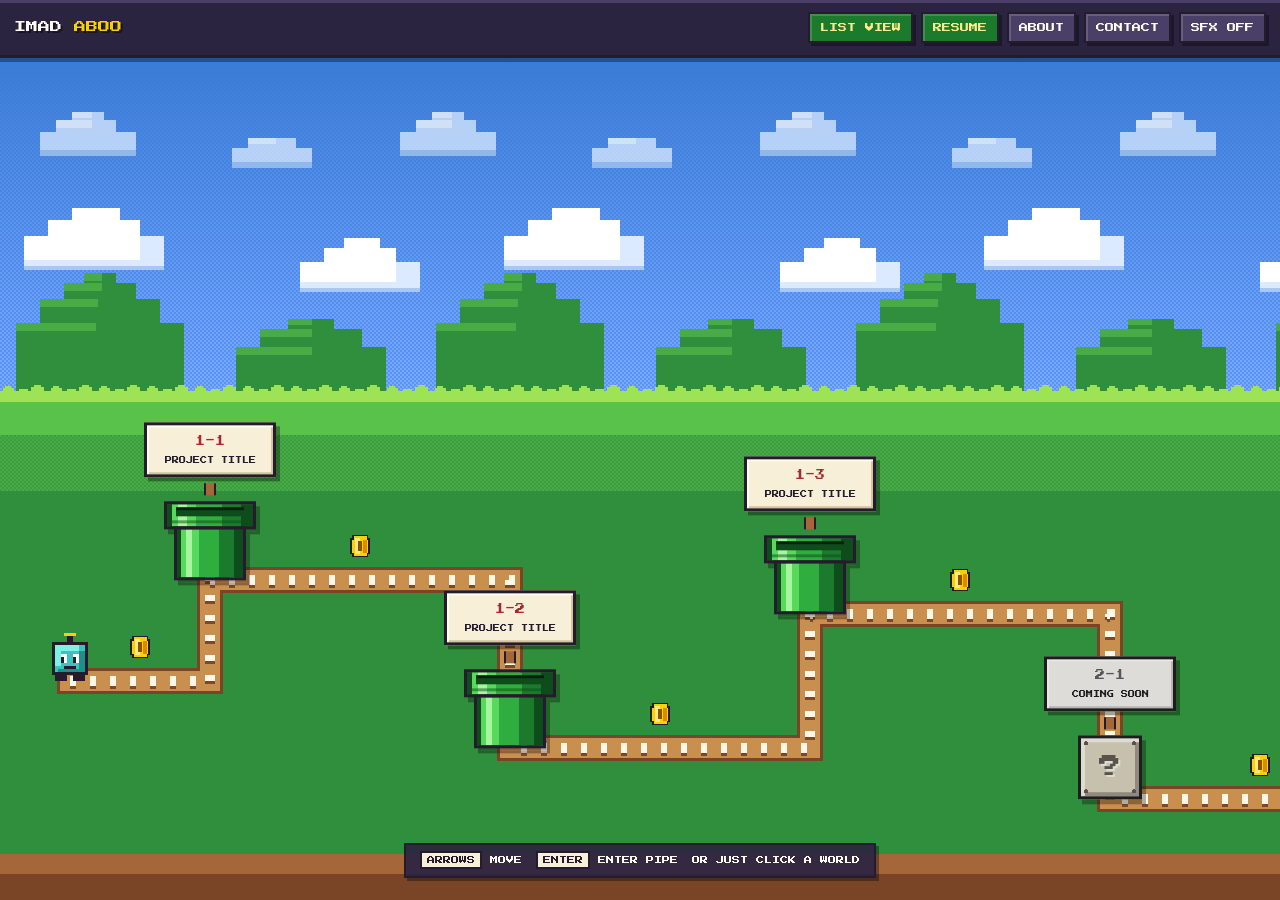
==== commit 485cab64: "Fix arrow navigation, drop the coin counter, set the name Arrow keys skipped world 1-1 and could not" ====
--- a/index.html
+++ b/index.html
@@ -3,7 +3,7 @@
 <head>
 <meta charset="utf-8">
 <meta name="viewport" content="width=device-width, initial-scale=1">
-<title>YOUR NAME &mdash; Overworld</title>
+<title>Imad Aboo &mdash; Overworld</title>
 <meta name="description" content="Placeholder description. A 16-bit style portfolio overworld — pick a world to see a project.">
 
 <!-- EDIT: your name / site title in the tab, above. -->
@@ -22,20 +22,8 @@
      EDIT: your name, and the nav links.
      ====================================================================== -->
 <header class="hud">
-  <a class="hud__name" href="index.html">YOUR <span>NAME</span></a>
+  <a class="hud__name" href="index.html">IMAD <span>ABOO</span></a>
 
-  <span class="hud__coins" title="Coins collected on the map">
-    <svg class="coin-icon pixel" viewBox="0 0 16 16" shape-rendering="crispEdges" aria-hidden="true">
-      <rect x="3" y="1" width="10" height="14" class="px-ink"/>
-      <rect x="2" y="3" width="12" height="10" class="px-ink"/>
-      <rect x="4" y="2" width="8" height="12" class="px-gold"/>
-      <rect x="3" y="4" width="10" height="8" class="px-gold"/>
-      <rect x="5" y="3" width="3" height="10" class="px-gold-hi"/>
-      <rect x="10" y="4" width="2" height="8" class="px-gold-lo"/>
-      <rect x="7" y="5" width="2" height="6" class="px-gold-deep"/>
-    </svg>
-    <span class="sr-only">Coins:</span>&times;<span data-coin-count>00</span>
-  </span>
 
   <span class="hud__spacer"></span>
 
--- a/css/style.css
+++ b/css/style.css
@@ -257,19 +257,6 @@
 }
 .hud__name span { color: var(--gold); }
 
-.hud__coins {
-  display: inline-flex;
-  align-items: center;
-  gap: 7px;
-  font-family: var(--font-pixel);
-  font-size: 12px;
-  color: var(--gold-hi);
-  padding: 5px 9px;
-  background: var(--panel-alt-lo);
-  border: 2px solid var(--ink);
-}
-.hud__coins .coin-icon { width: 16px; height: 16px; display: block; }
-
 .hud__spacer { flex: 1 1 auto; }
 
 .hud__nav { display: flex; align-items: center; gap: 8px; }
@@ -293,30 +280,20 @@
   0%, 100% { transform: scaleX(1); }
   50%      { transform: scaleX(.25); }
 }
-.coin-icon { animation: coin-spin 1.1s steps(4, end) infinite; }
-
 @media (max-width: 720px) {
   .hud { gap: 8px; padding: 0 8px; }
   .hud__name { font-size: 9px; }
-  .hud__coins { font-size: 9px; padding: 4px 6px; }
   .hud__nav { gap: 5px; }
   .hud__nav a, .hud__toggle { font-size: 8px; padding: 7px 6px; }
 }
 @media (max-width: 560px) {
-  .hud__coins { font-size: 8px; gap: 5px; padding: 4px 5px; }
-  .hud__coins .coin-icon { width: 13px; height: 13px; }
   .hud__name { font-size: 8px; }
   .hud__nav { gap: 4px; }
   .hud__nav a, .hud__toggle { font-size: 7px; padding: 6px 5px; }
 }
-/* On the narrowest phones the coin pill is the first thing to go — it is
-   decoration, the navigation is not. */
 @media (max-width: 400px) {
   .hud__name { font-size: 7px; }
   .hud__nav a, .hud__toggle { font-size: 6px; padding: 6px 4px; }
-}
-@media (max-width: 360px) {
-  .hud__coins { display: none; }
 }
 
 /* --------------------------------------------------------------------------
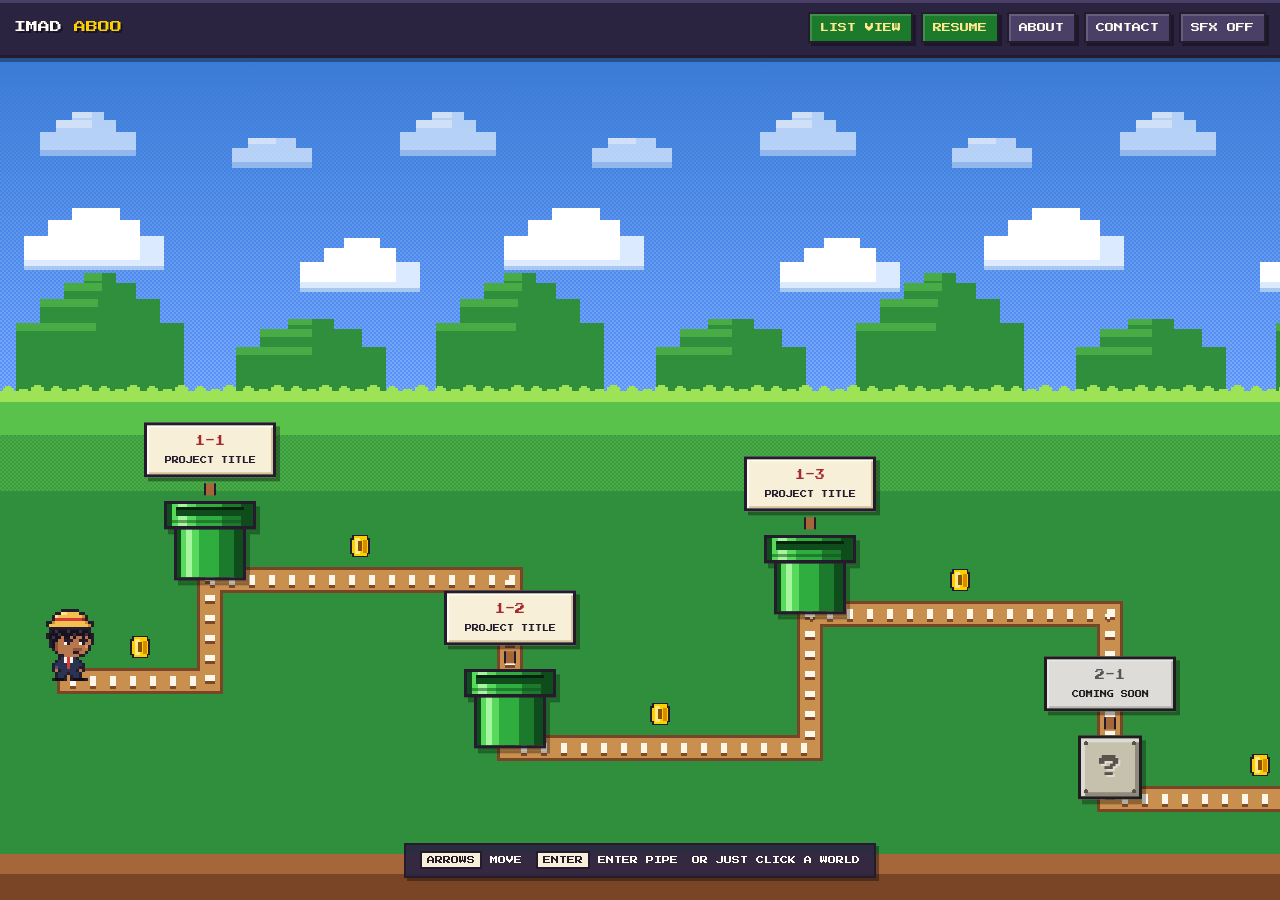
==== commit 62e66fac: "New character, faster natural walking, sprite over pipes, preview card New character   The teal robo" ====
--- a/index.html
+++ b/index.html
@@ -155,6 +155,7 @@
 </section>
 
 <script src="js/projects.js"></script>
+<script src="js/sprite.js"></script>
 <script src="js/site.js"></script>
 <script src="js/map.js"></script>
 </body>
--- a/css/style.css
+++ b/css/style.css
@@ -71,6 +71,23 @@
   --water-lo:       #1f8f89;
   --locked:         #8d8898;   /* greyed-out locked nodes                    */
   --locked-lo:      #5f5b6b;
+
+  /* --- the player character (js/sprite.js) ------------------------------- */
+  --hat-hi:         #ffe594;   /* straw hat                                  */
+  --hat:            #f2c14e;
+  --hat-lo:         #c98f2e;
+  --band:           #d83a3a;   /* hat band, and the tie                      */
+  --band-lo:        #9c2430;
+  --hair:           #17121d;
+  --hair-hi:        #3b3048;
+  --skin-hi:        #d6946a;
+  --skin:           #b9774e;
+  --skin-lo:        #8f5534;
+  --shirt:          #f6f2ea;
+  --suit-hi:        #48537e;
+  --suit:           #2b3352;
+  --suit-lo:        #1b2038;
+  --shoe:           #120e16;
 
   /* --- text -------------------------------------------------------------- */
   --text:           #241c2c;
@@ -524,6 +541,31 @@
   z-index: 3;
 }
 
+/* --- 6f-2. the front half of the pipe --------------------------------------
+   .node carries a transform, which makes it a stacking context, so nothing
+   inside a node can ever be painted above the sprite (which is a sibling of
+   the node, not a child). That is why the old dive could only fade out.
+
+   So the rim is drawn TWICE: once inside the node as before, and once here as
+   a detached copy pinned over the same pixels at a higher z-index than the
+   sprite. The copy is what the sprite disappears behind. At rest it lands
+   exactly on the original, so nothing looks different until something walks
+   into it.
+
+   Painting order at a pipe:  pipe body (5)  <  pipe cap (7)  <  sprite (8)
+
+   The sprite normally sits ABOVE the cap, so walking past a pipe draws it
+   over the whole pipe. Only the pipe-enter / pipe-exit keyframes drop it to
+   6, behind the cap, for the part of the move where it is inside the mouth.
+   -------------------------------------------------------------------------- */
+.pipe-cap {
+  position: absolute;
+  transform: translate(-50%, -100%);
+  z-index: 7;
+  pointer-events: none;
+  filter: none;               /* the rim underneath already casts the shadow */
+}
+
 /* --- 6g. locked node: a ? block instead of a pipe -------------------------- */
 .node--locked { cursor: not-allowed; }
 .node--locked .node__sign { filter: grayscale(.85) brightness(.92); }
@@ -644,15 +686,32 @@
 
 /* --- 6k. the player sprite ------------------------------------------------ */
 .player {
+  --walk-cycle: .3s;          /* one full stride: both feet */
   position: absolute;
-  width: 48px; height: 48px;
+  width: 48px; height: 72px;  /* the 16 x 24 sprite at 3x */
   transform: translate(-50%, -100%);
   transform-origin: 50% 100%;
-  z-index: 6;
+  /* Above the pipe caps (7), so walking past a pipe draws the sprite over
+     all of it. Only the dive and the climb-out drop it behind the rim. */
+  z-index: 8;
   pointer-events: none;
   will-change: left, top;
 }
 .player svg { width: 100%; height: 100%; display: block; }
+
+/* --- animation frames ------------------------------------------------------
+   js/sprite.js draws every frame into one SVG, each in its own <g>. Exactly
+   one is visible at a time. The swaps use steps(1, end), so each frame
+   snaps on and off like a real sprite sheet instead of cross-fading. */
+.player .fr      { opacity: 0; }
+.player .fr-idle { opacity: 1; }
+
+.player.is-walking .fr-idle  { opacity: 0; }
+.player.is-walking .fr-walk1 { animation: fr-first-half  var(--walk-cycle) steps(1, end) infinite; }
+.player.is-walking .fr-walk2 { animation: fr-second-half var(--walk-cycle) steps(1, end) infinite; }
+
+@keyframes fr-first-half  { 0% { opacity: 1; } 50% { opacity: 0; } 100% { opacity: 0; } }
+@keyframes fr-second-half { 0% { opacity: 0; } 50% { opacity: 1; } 100% { opacity: 1; } }
 
 /* idle: gentle squash-and-stretch breathing */
 @keyframes idle-bob {
@@ -670,18 +729,257 @@
   75%  { transform: translate(-50%, -100%) translateY(-5px) scale(.97, 1.03); }
   100% { transform: translate(-50%, -100%) translateY(0)    scale(1, 1); }
 }
-.player.is-walking { animation: walk-hop .42s steps(4, end) infinite; }
+.player.is-walking { animation: walk-hop var(--walk-cycle) steps(4, end) infinite; }
 .player.is-flipped svg { transform: scaleX(-1); }
 
-/* entering the pipe: shrink down the middle and drop out of sight */
+/* --- entering the pipe -----------------------------------------------------
+   The sprite rests at the foot of the pipe, so the mouth is ABOVE its head.
+   It hops up clear of the rim, then sinks down into the mouth. Because
+   transform-origin is the sprite's feet, shrinking scaleY collapses it
+   downward into the opening rather than toward its middle.
+
+   The occlusion is not done here — it is done by .pipe-cap, a copy of the
+   rim painted at a higher z-index than the sprite (see 6f). Once the
+   sprite's feet drop past the rim's top edge it is genuinely covered by
+   pipe, lower half first, instead of fading out.
+
+   Offsets are in sync with the pipe: rim is 28px tall and sits 51px above
+   the node's baseline, so the rim band is -79px .. -51px from the sprite's
+   resting feet. The dive ends at -62px — inside that band, and therefore
+   behind the cap.
+   -------------------------------------------------------------------------- */
 @keyframes pipe-enter {
-  0%   { transform: translate(-50%, -100%) translateY(0)    scaleY(1); }
-  30%  { transform: translate(-50%, -100%) translateY(-6px) scaleY(1.08); }
-  100% { transform: translate(-50%, -100%) translateY(34px) scaleY(.05); }
+  0%   { transform: translate(-50%, -100%) translateY(0)     scale(1, 1); }
+  18%  { transform: translate(-50%, -100%) translateY(-14px) scale(1.08, .92); }  /* crouch */
+  41%  { transform: translate(-50%, -100%) translateY(-86px) scale(.94, 1.06); }  /* hop, clear of the rim */
+  56%  { transform: translate(-50%, -100%) translateY(-79px) scale(1, 1); }       /* hang over the mouth */
+  100% { transform: translate(-50%, -100%) translateY(-62px) scale(.86, .05); }   /* sink in, squashed */
+}
+/* Which side of the rim the sprite is on. It starts in FRONT of the whole
+   pipe and only drops behind the rim cap at 47% — the top of the hop, when
+   its feet are above the rim (feet clear it from ~39% to 56%). At that
+   instant sprite and rim do not overlap at all, so the switch is invisible;
+   everything after it sinks behind the rim. Kept in its own keyframes so
+   the layer change rides the same clock as the motion and cannot drift. */
+@keyframes pipe-enter-layer {
+  0%, 46.9% { z-index: 8; }
+  47%, 100% { z-index: 6; }
 }
 .player.is-entering {
-  animation: pipe-enter .55s steps(6, end) forwards;
-  z-index: 1;                 /* dive BEHIND the pipe rim */
+  animation:
+    pipe-enter       340ms cubic-bezier(.45, 0, .55, 1) forwards,
+    pipe-enter-layer 340ms linear forwards;
+}
+/* Crouch on the standing frame, then the jump frame for the hop and sink. */
+.player.is-entering .fr-idle { animation: fr-until-18 340ms steps(1, end) forwards; }
+.player.is-entering .fr-jump { animation: fr-from-18  340ms steps(1, end) forwards; }
+@keyframes fr-until-18 { 0% { opacity: 1; } 18% { opacity: 0; } 100% { opacity: 0; } }
+@keyframes fr-from-18  { 0% { opacity: 0; } 18% { opacity: 1; } 100% { opacity: 1; } }
+
+/* The hop has to clear the rim, and the rim sits only ~27px below the sign,
+   so the sprite unavoidably crosses it. Since .node is a stacking context the
+   sprite cannot pass behind the sign — so the sign steps out of the way
+   instead, quickly enough to be gone before the sprite arrives. */
+.node.is-diving .node__sign,
+.node.is-diving .node__post,
+.node.is-diving .node__cursor {
+  opacity: 0;
+  transition: opacity 90ms linear;
+}
+.node.is-rising .node__sign,
+.node.is-rising .node__post {
+  animation: sign-return 200ms 140ms linear backwards;
+}
+@keyframes sign-return { from { opacity: 0; } to { opacity: 1; } }
+
+/* --- coming back OUT of the pipe -------------------------------------------
+   The same move played backwards, used when you return to the map from a
+   project page. The sprite starts collapsed inside the mouth, hidden by the
+   cap, and grows up out of it.
+   -------------------------------------------------------------------------- */
+@keyframes pipe-exit {
+  0%   { transform: translate(-50%, -100%) translateY(-62px) scale(.86, .05); }
+  40%  { transform: translate(-50%, -100%) translateY(-79px) scale(1, 1); }
+  62%  { transform: translate(-50%, -100%) translateY(-86px) scale(.94, 1.06); }
+  85%  { transform: translate(-50%, -100%) translateY(-6px)  scale(1.08, .92); }
+  100% { transform: translate(-50%, -100%) translateY(0)     scale(1, 1); }
+}
+/* The reverse: behind the rim while climbing out, back in front at 52%, by
+   which point the feet are above the rim (they clear it from ~40% to 64%). */
+@keyframes pipe-exit-layer {
+  0%, 51.9% { z-index: 6; }
+  52%, 100% { z-index: 8; }
+}
+.player.is-exiting {
+  animation:
+    pipe-exit       380ms cubic-bezier(.45, 0, .55, 1) forwards,
+    pipe-exit-layer 380ms linear forwards;
+}
+/* Jump frame on the way up and out, standing frame for the landing. */
+.player.is-exiting .fr-idle { animation: fr-from-85  380ms steps(1, end) forwards; }
+.player.is-exiting .fr-jump { animation: fr-until-85 380ms steps(1, end) forwards; }
+@keyframes fr-until-85 { 0% { opacity: 1; } 85% { opacity: 0; } 100% { opacity: 0; } }
+@keyframes fr-from-85  { 0% { opacity: 0; } 85% { opacity: 1; } 100% { opacity: 1; } }
+
+/* --- 6l. project preview card ---------------------------------------------
+   Pops up beside a world while the player stands on it (js/map.js). A
+   miniature of the project page: banner, media, abstract, tech, prompt.
+   -------------------------------------------------------------------------- */
+.preview {
+  position: absolute;
+  width: 224px;
+  z-index: 9;                       /* above the sprite and the pipe caps */
+  pointer-events: none;
+  visibility: hidden;
+}
+.preview.is-on {
+  visibility: visible;
+  animation: preview-pop 150ms steps(3, end);
+}
+.preview--above { transform-origin: var(--tail-x, 50%) 100%; }
+.preview--right { transform-origin: 0 var(--tail-y, 50%); }
+.preview--left  { transform-origin: 100% var(--tail-y, 50%); }
+@keyframes preview-pop {
+  from { transform: scale(.82); opacity: .4; }
+  to   { transform: scale(1);   opacity: 1; }
+}
+
+.preview__card {
+  background: var(--panel);
+  border: var(--bevel) solid var(--ink);
+  box-shadow:
+    inset  var(--bevel)  var(--bevel) 0 var(--panel-hi),
+    inset calc(var(--bevel) * -1) calc(var(--bevel) * -1) 0 var(--panel-lo),
+    var(--drop) var(--drop) 0 rgba(0, 0, 0, .32);
+  padding: 9px;
+}
+
+/* the level banner, as on the project page */
+.preview__banner {
+  display: block;
+  margin: -9px -9px 9px;
+  padding: 7px 9px 8px;
+  background: var(--panel-alt);
+  border-bottom: var(--bevel) solid var(--ink);
+  box-shadow: inset var(--bevel) var(--bevel) 0 var(--panel-alt-hi);
+}
+.preview__world {
+  display: block;
+  font-family: var(--font-pixel);
+  font-size: 10px;
+  color: var(--gold);
+  text-shadow: 2px 2px 0 var(--gold-deep);
+  margin-bottom: 6px;
+}
+.preview__title {
+  display: block;
+  font-family: var(--font-pixel);
+  font-size: 8px;
+  line-height: 1.5;
+  color: var(--text-invert);
+}
+
+/* the screenshot / video, 16:9 */
+.preview__media {
+  position: relative;
+  aspect-ratio: 16 / 9;
+  background: var(--panel-alt-lo);
+  border: var(--bevel) solid var(--ink);
+  overflow: hidden;
+}
+.preview__media img,
+.preview__media video {
+  display: block;
+  width: 100%; height: 100%;
+  object-fit: cover;
+}
+.preview__placeholder {
+  position: absolute; inset: 0;
+  display: flex; align-items: center; justify-content: center;
+  text-align: center;
+  font-family: var(--font-pixel);
+  font-size: 8px;
+  line-height: 1.8;
+  color: var(--locked);
+  /* a dark CRT screen with faint scanlines */
+  background:
+    repeating-linear-gradient(0deg, rgba(255,255,255,.04) 0 2px, transparent 2px 4px),
+    var(--panel-alt-lo);
+}
+.preview--locked .preview__placeholder { font-size: 26px; color: var(--locked-lo); }
+
+.preview__abstract {
+  margin: 8px 0 0;
+  font-size: 12px;
+  line-height: 1.45;
+  color: var(--text);
+  /* a preview, not the page: long abstracts stop at three lines */
+  display: -webkit-box;
+  -webkit-line-clamp: 3;
+  -webkit-box-orient: vertical;
+  overflow: hidden;
+}
+
+.preview__chips {
+  display: flex; flex-wrap: wrap; gap: 5px;
+  list-style: none; margin: 8px 0 0; padding: 0;
+}
+.preview__chips li {
+  font-family: var(--font-pixel);
+  font-size: 6px;
+  line-height: 1;
+  padding: 5px 6px;
+  background: var(--water);
+  color: var(--ink);
+  border: 2px solid var(--ink);
+}
+.preview__chips li:nth-child(3n+2) { background: var(--gold); }
+.preview__chips li:nth-child(3n+3) { background: var(--grass-hi); }
+
+.preview__cta {
+  margin: 8px 0 0;
+  font-family: var(--font-pixel);
+  font-size: 7px;
+  color: var(--accent-lo);
+}
+.preview--locked .preview__cta { color: var(--locked-lo); }
+
+/* the pointer back to the world — an outlined pixel wedge */
+.preview__tail {
+  position: absolute;
+  top: var(--tail-y, 50%);
+  width: 16px; height: 22px;
+  margin-top: -11px;
+  background: var(--ink);
+}
+.preview__tail::after {
+  content: "";
+  position: absolute;
+  top: 4px; width: 10px; height: 14px;
+  background: var(--panel);
+}
+.preview--right .preview__tail { left: -13px; clip-path: polygon(100% 0, 0 50%, 100% 100%); }
+.preview--right .preview__tail::after { left: 6px; clip-path: polygon(100% 0, 0 50%, 100% 100%); }
+.preview--left  .preview__tail { right: -13px; clip-path: polygon(0 0, 100% 50%, 0 100%); }
+.preview--left  .preview__tail::after { right: 6px; clip-path: polygon(0 0, 100% 50%, 0 100%); }
+/* above the sign: the wedge hangs from the bottom edge, pointing down */
+.preview--above .preview__tail {
+  top: auto; bottom: -13px; left: var(--tail-x, 50%);
+  width: 22px; height: 16px; margin: 0 0 0 -11px;
+  clip-path: polygon(0 0, 100% 0, 50% 100%);
+}
+.preview--above .preview__tail::after {
+  top: 0; left: 4px; width: 14px; height: 10px;
+  clip-path: polygon(0 0, 100% 0, 50% 100%);
+}
+
+/* Short windows: the same card without the chips and with a two-line
+   abstract, so it can still sit above the world instead of beside it. */
+.preview--compact .preview__chips { display: none; }
+.preview--compact .preview__abstract { -webkit-line-clamp: 2; }
+
+@media (prefers-reduced-motion: reduce) {
+  .preview.is-on { animation: none; }
 }
 
 /* --------------------------------------------------------------------------
@@ -960,22 +1258,34 @@
 }
 
 /* --------------------------------------------------------------------------
-   10. SCREEN TRANSITION (the pipe warp wipe)
-   -------------------------------------------------------------------------- */
-.warp {
+   10. SCREEN TRANSITION — the iris wipe
+   A black field with a circular hole punched in it. The hole is this
+   element's own box — transparent, round — and the black is a single huge
+   box-shadow spreading out from it, so the page shows through the hole and
+   everything outside is covered no matter where the circle sits.
+
+   Closing the iris is then just animating the box down to 0x0. The centre is
+   set in JS to the pipe the player used, so the circle collapses onto the
+   pipe rather than the middle of the screen.
+   -------------------------------------------------------------------------- */
+.iris {
   position: fixed;
-  inset: 0;
-  z-index: 200;
-  background: var(--ink);
-  opacity: 0;
+  left: 50%; top: 50%;
+  width: 0; height: 0;
+  border-radius: 50%;
+  background: transparent;
+  box-shadow: 0 0 0 150vmax var(--ink);
+  transform: translate(-50%, -50%);
   pointer-events: none;
-  transition: opacity .28s steps(5, end);
-}
-.warp.is-on { opacity: 1; pointer-events: all; }
-
-/* Page arriving out of a pipe fades up from black. */
-@keyframes warp-in { from { opacity: 1; } to { opacity: 0; } }
-.warp.is-arriving { animation: warp-in .4s steps(6, end) forwards; }
+  z-index: 999;
+  display: none;
+}
+.iris.is-on { display: block; }
+.iris.is-blocking { pointer-events: all; }
+
+@media (prefers-reduced-motion: reduce) {
+  .iris { display: none !important; }
+}
 
 /* --------------------------------------------------------------------------
    11. FOOTER
@@ -1013,7 +1323,6 @@
     scroll-behavior: auto !important;
   }
   .node__cursor { opacity: 1; }
-  .warp { display: none; }
 }
 
 /* --------------------------------------------------------------------------
@@ -1027,9 +1336,21 @@
 .px-gold-hi    { fill: var(--gold-hi); }
 .px-gold-lo    { fill: var(--gold-lo); }
 .px-gold-deep  { fill: var(--gold-deep); }
-.px-body       { fill: var(--water); }
-.px-body-hi    { fill: #7ef0e6; }
-.px-body-lo    { fill: var(--water-lo); }
+.px-hat        { fill: var(--hat); }
+.px-hat-hi     { fill: var(--hat-hi); }
+.px-hat-lo     { fill: var(--hat-lo); }
+.px-band       { fill: var(--band); }
+.px-band-lo    { fill: var(--band-lo); }
+.px-hair       { fill: var(--hair); }
+.px-hair-hi    { fill: var(--hair-hi); }
+.px-skin       { fill: var(--skin); }
+.px-skin-hi    { fill: var(--skin-hi); }
+.px-skin-lo    { fill: var(--skin-lo); }
+.px-shirt      { fill: var(--shirt); }
+.px-suit       { fill: var(--suit); }
+.px-suit-hi    { fill: var(--suit-hi); }
+.px-suit-lo    { fill: var(--suit-lo); }
+.px-shoe       { fill: var(--shoe); }
 .px-stone      { fill: var(--stone); }
 .px-stone-hi   { fill: var(--stone-hi); }
 .px-stone-lo   { fill: var(--stone-lo); }
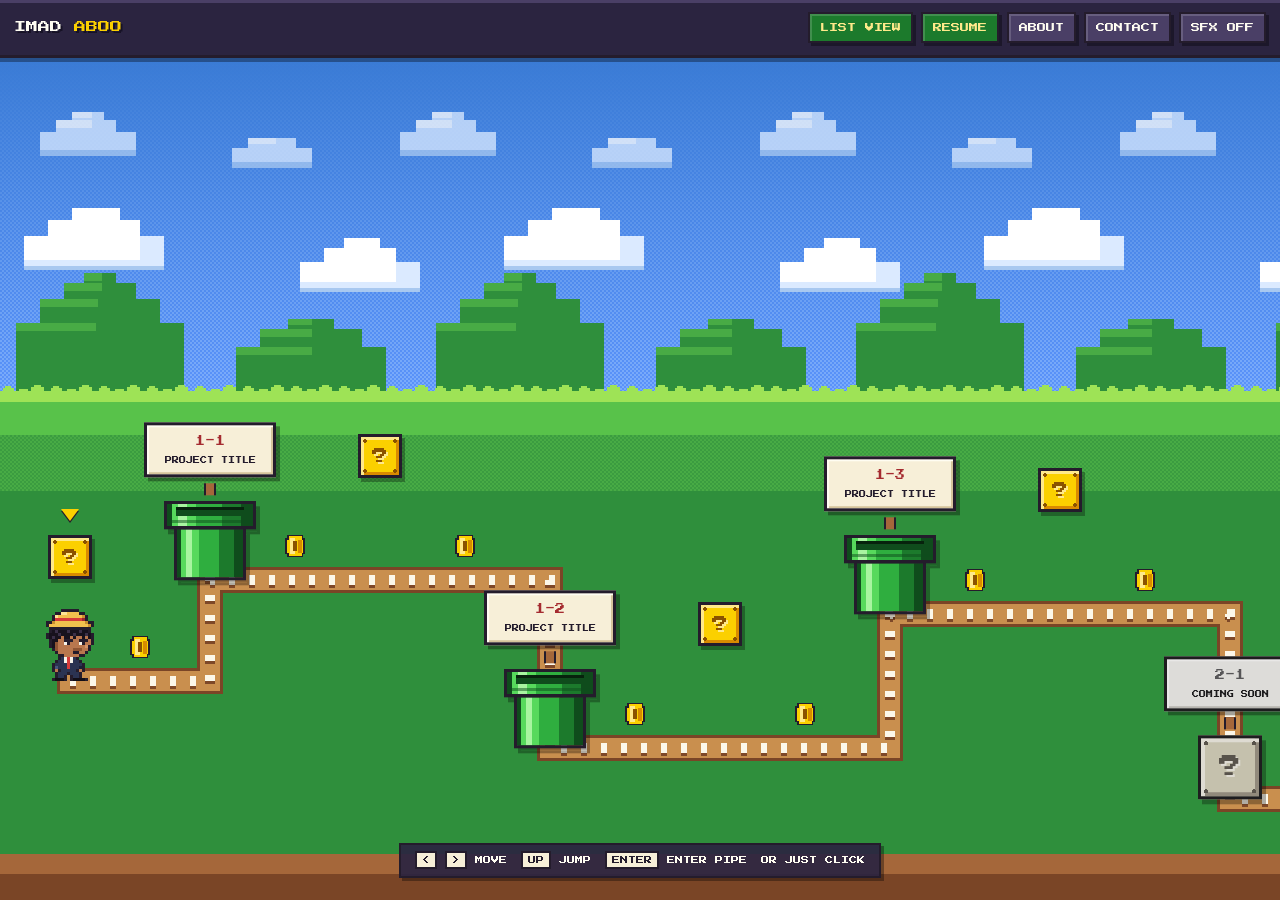
==== commit faba2f28: "Add skill power-ups: ? blocks between pipes that open a chest of skills - A ? block at the start of " ====
--- a/index.html
+++ b/index.html
@@ -130,9 +130,10 @@
 
 <!-- controls legend -->
 <p class="map-hint" aria-hidden="true">
-  <span><kbd>ARROWS</kbd> MOVE</span>
+  <span><kbd>&lt;</kbd> <kbd>&gt;</kbd> MOVE</span>
+  <span><kbd>UP</kbd> JUMP</span>
   <span><kbd>ENTER</kbd> ENTER PIPE</span>
-  <span>OR JUST CLICK A WORLD</span>
+  <span>OR JUST CLICK</span>
 </p>
 
 <!-- status line for screen readers -->
@@ -157,6 +158,7 @@
 <script src="js/projects.js"></script>
 <script src="js/sprite.js"></script>
 <script src="js/site.js"></script>
+<script src="js/chest.js"></script>
 <script src="js/map.js"></script>
 </body>
 </html>
--- a/css/style.css
+++ b/css/style.css
@@ -89,6 +89,10 @@
   --suit-lo:        #1b2038;
   --shoe:           #120e16;
 
+  /* --- chest + skill icons (js/sprite.js) -------------------------------- */
+  --water-hi:       #7ef0e6;
+  --hot:            #ff9a3c;   /* a soldering iron's tip                     */
+
   /* --- text -------------------------------------------------------------- */
   --text:           #241c2c;
   --text-soft:      #57506b;
@@ -980,6 +984,246 @@
 
 @media (prefers-reduced-motion: reduce) {
   .preview.is-on { animation: none; }
+}
+
+/* --- 6m. ? blocks (power-ups) ----------------------------------------------
+   Float over the start of the path and between worlds. Jump into one from
+   underneath and it opens a chest of skills (js/chest.js).
+   -------------------------------------------------------------------------- */
+.powerup {
+  position: absolute;
+  transform: translate(-50%, -100%);   /* `top` is the block's underside */
+  display: flex;
+  flex-direction: column;
+  align-items: center;
+  padding: 0; margin: 0;
+  border: 0; background: none;
+  font: inherit; color: inherit;
+  cursor: pointer;
+  z-index: 7;
+}
+.qblock--mini {
+  position: relative;
+  width: 44px; height: 44px;
+  font-size: 16px;
+  box-shadow:
+    inset 3px 3px 0 var(--gold-hi),
+    inset -3px -3px 0 var(--gold-lo),
+    3px 4px 0 rgba(0, 0, 0, .3);
+}
+.qblock--mini::before {
+  width: 44px; height: 44px;
+  left: -3px; top: -3px;
+  background:
+    radial-gradient(circle 2px at 7px 7px,   var(--gold-deep) 99%, transparent),
+    radial-gradient(circle 2px at 37px 7px,  var(--gold-deep) 99%, transparent),
+    radial-gradient(circle 2px at 7px 37px,  var(--gold-deep) 99%, transparent),
+    radial-gradient(circle 2px at 37px 37px, var(--gold-deep) 99%, transparent);
+}
+/* an unopened block glints, like the ones in the games */
+@keyframes qglint {
+  0%, 80%   { color: var(--gold-deep); }
+  90%       { color: var(--panel-hi); }
+}
+.powerup:not(.is-used) .qblock--mini { animation: qglint 1.6s steps(1, end) infinite; }
+.powerup:not(.is-used) .qblock--mini.is-bumped { animation: qbump .28s steps(4, end); }
+
+/* opened: an empty brown block. Still works; jump into it to see it again. */
+.powerup.is-used .qblock--mini {
+  color: transparent;
+  text-shadow: none;
+  background: var(--dirt);
+  box-shadow:
+    inset 3px 3px 0 var(--dirt-hi),
+    inset -3px -3px 0 var(--dirt-lo),
+    3px 4px 0 rgba(0, 0, 0, .3);
+}
+.powerup.is-used .qblock--mini::before {
+  background:
+    radial-gradient(circle 2px at 7px 7px,   var(--dirt-deep) 99%, transparent),
+    radial-gradient(circle 2px at 37px 7px,  var(--dirt-deep) 99%, transparent),
+    radial-gradient(circle 2px at 7px 37px,  var(--dirt-deep) 99%, transparent),
+    radial-gradient(circle 2px at 37px 37px, var(--dirt-deep) 99%, transparent);
+}
+.powerup:hover .qblock--mini { transform: translateY(-2px); }
+.powerup.is-selected .node__cursor {
+  opacity: 1;
+  animation: cursor-bob .7s steps(2, end) infinite alternate;
+}
+
+/* --- 6n. punching a block ------------------------------------------------
+   Crouch, jump so the raised fist (the `hit` frame) just meets the block's
+   underside at 43%, land. The block sits BLOCK_LIFT = 102px above the path:
+   the 72px sprite plus this 30px jump. Kept in sync with js/map.js.
+   -------------------------------------------------------------------------- */
+@keyframes player-hit {
+  0%   { transform: translate(-50%, -100%) translateY(0)     scale(1, 1); }
+  15%  { transform: translate(-50%, -100%) translateY(0)     scale(1.08, .92); }
+  43%  { transform: translate(-50%, -100%) translateY(-30px) scale(.96, 1.04); }
+  58%  { transform: translate(-50%, -100%) translateY(-28px) scale(1, 1); }
+  100% { transform: translate(-50%, -100%) translateY(0)     scale(1, 1); }
+}
+.player.is-hitting { animation: player-hit 300ms cubic-bezier(.3, 0, .5, 1) forwards; }
+.player.is-hitting .fr-idle { animation: fr-hit-stand 300ms steps(1, end) forwards; }
+.player.is-hitting .fr-hit  { animation: fr-hit-fist  300ms steps(1, end) forwards; }
+@keyframes fr-hit-stand { 0% { opacity: 1; } 15% { opacity: 0; } 85% { opacity: 1; } 100% { opacity: 1; } }
+@keyframes fr-hit-fist  { 0% { opacity: 0; } 15% { opacity: 1; } 85% { opacity: 0; } 100% { opacity: 0; } }
+
+/* --- 6o. the chest screen (js/chest.js) -----------------------------------
+   A reward summary, all at once: the chest drops in, the lid pops open at
+   260ms with a burst of light, and every skill tile comes out of the chest
+   into place with a 50ms stagger, each new level pip flashing in. With five
+   skills everything is on screen by about 800ms.
+   -------------------------------------------------------------------------- */
+.chest-screen {
+  position: fixed;
+  inset: 0;
+  z-index: 900;                       /* above the HUD, below the iris */
+  display: grid;
+  place-items: center;
+  padding: 28px 16px;
+  overflow-y: auto;
+  background: rgba(23, 18, 38, .9);
+  cursor: pointer;
+  outline: none;
+  animation: chest-fade-in 120ms linear backwards;
+}
+.chest-screen.is-closing { animation: chest-fade-out 120ms linear forwards; }
+@keyframes chest-fade-in  { from { opacity: 0; } }
+@keyframes chest-fade-out { to   { opacity: 0; } }
+
+.chest-screen__inner { width: min(620px, 100%); text-align: center; }
+
+.chest-screen__stage {
+  position: relative;
+  width: 108px; height: 84px;         /* the 18 x 14 chest at 6x */
+  margin: 0 auto 10px;
+}
+.chest-screen__chest {
+  position: relative;
+  z-index: 1;
+  display: block;
+  width: 100%; height: 100%;
+  filter: drop-shadow(4px 5px 0 rgba(0, 0, 0, .45));
+  animation: chest-drop 180ms steps(4, end) backwards;
+}
+.chest-screen__chest svg { display: block; width: 100%; height: 100%; }
+.chest-screen__chest .fr-open   { opacity: 0; animation: chest-lid-on  1ms 260ms forwards; }
+.chest-screen__chest .fr-closed {             animation: chest-lid-off 1ms 260ms forwards; }
+@keyframes chest-drop    { from { transform: translateY(-42px) scale(.7); } }
+@keyframes chest-lid-on  { to { opacity: 1; } }
+@keyframes chest-lid-off { to { opacity: 0; } }
+
+/* the burst of light behind the chest as it opens */
+.chest-screen__rays {
+  position: absolute;
+  left: 50%; top: 50%;
+  width: 300px; height: 300px;
+  margin: -150px 0 0 -150px;
+  background: repeating-conic-gradient(rgba(255, 233, 138, .55) 0 9deg, transparent 9deg 30deg);
+  -webkit-mask: radial-gradient(circle, #000 18%, transparent 68%);
+          mask: radial-gradient(circle, #000 18%, transparent 68%);
+  opacity: 0;
+  animation: chest-rays 320ms 240ms steps(5, end) forwards;
+}
+@keyframes chest-rays {
+  from { opacity: 0; transform: scale(.3); }
+  50%  { opacity: 1; }
+  to   { opacity: .7; transform: scale(1); }
+}
+
+.chest-screen__title {
+  margin: 0 0 6px;
+  font-size: clamp(14px, 2.4vw, 20px);
+  color: var(--gold);
+  text-shadow: 3px 3px 0 var(--gold-deep);
+  animation: chest-pop 160ms 260ms steps(3, end) backwards;
+}
+.chest-screen__summary {
+  margin: 0;
+  font-family: var(--font-pixel);
+  font-size: 8px;
+  color: var(--water-hi);
+  animation: chest-pop 160ms 300ms steps(3, end) backwards;
+}
+@keyframes chest-pop { from { opacity: 0; transform: scale(.6); } }
+
+.chest-screen__loot {
+  display: flex;
+  flex-wrap: wrap;
+  justify-content: center;
+  gap: 10px;
+  list-style: none;
+  margin: 18px 0 0;
+  padding: 0;
+  text-align: left;
+}
+.loot {
+  width: 290px;
+  display: grid;
+  grid-template-columns: 30px 1fr;
+  column-gap: 10px;
+  row-gap: 5px;
+  align-items: center;
+  padding: 10px 12px;
+  background: var(--panel);
+  border: var(--bevel) solid var(--ink);
+  box-shadow:
+    inset 3px 3px 0 var(--panel-hi),
+    inset -3px -3px 0 var(--panel-lo),
+    4px 4px 0 rgba(0, 0, 0, .4);
+  animation: loot-pop 240ms steps(5, end) backwards;
+  animation-delay: calc(320ms + var(--i) * 50ms);
+}
+/* tiles come up out of the chest and land in place */
+@keyframes loot-pop { from { opacity: 0; transform: translateY(-46px) scale(.35); } }
+
+.loot__icon { grid-row: 1 / span 3; align-self: start; width: 30px; height: 30px; }
+.loot__icon svg { display: block; width: 100%; height: 100%; }
+.loot__head { display: flex; align-items: baseline; justify-content: space-between; gap: 8px; }
+.loot__name { font-family: var(--font-pixel); font-size: 9px; line-height: 1.4; color: var(--text); }
+.loot__gain { font-family: var(--font-pixel); font-size: 10px; color: var(--pipe-lo); }
+.loot__level { font-family: var(--font-pixel); font-size: 7px; color: var(--text-soft); }
+.loot__bar { display: flex; gap: 3px; }
+.pip {
+  width: 14px; height: 8px;
+  background: var(--panel-lo);
+  border: 2px solid var(--ink);
+}
+.pip.is-had { background: var(--water); }
+.pip.is-new {
+  background: var(--gold);
+  animation: pip-fill 200ms steps(2, end) backwards;
+  animation-delay: calc(500ms + var(--i) * 50ms + var(--p) * 70ms);
+}
+@keyframes pip-fill {
+  from { background: var(--panel-lo); }
+  50%  { background: var(--panel-hi); }
+}
+.loot__detail {
+  grid-column: 1 / -1;
+  font-size: 12px;
+  line-height: 1.45;
+  color: var(--text-soft);
+}
+.chest-screen__hint {
+  margin: 16px 0 0;
+  font-family: var(--font-pixel);
+  font-size: 7px;
+  color: var(--locked);
+  animation: chest-fade-in 200ms 700ms backwards;
+}
+
+@media (max-width: 640px) {
+  .loot { width: 100%; }
+}
+
+@media (prefers-reduced-motion: reduce) {
+  .powerup .qblock--mini { animation: none !important; }
+  .chest-screen, .chest-screen * { animation: none !important; }
+  .chest-screen__chest .fr-closed { opacity: 0; }
+  .chest-screen__chest .fr-open   { opacity: 1; }
+  .chest-screen__rays { opacity: .6; }
 }
 
 /* --------------------------------------------------------------------------
@@ -1351,6 +1595,16 @@
 .px-suit-hi    { fill: var(--suit-hi); }
 .px-suit-lo    { fill: var(--suit-lo); }
 .px-shoe       { fill: var(--shoe); }
+.px-dirt       { fill: var(--dirt); }
+.px-dirt-hi    { fill: var(--dirt-hi); }
+.px-dirt-lo    { fill: var(--dirt-lo); }
+.px-dirt-deep  { fill: var(--dirt-deep); }
+.px-water      { fill: var(--water); }
+.px-water-hi   { fill: var(--water-hi); }
+.px-water-lo   { fill: var(--water-lo); }
+.px-panel-alt    { fill: var(--panel-alt); }
+.px-panel-alt-lo { fill: var(--panel-alt-lo); }
+.px-hot        { fill: var(--hot); }
 .px-stone      { fill: var(--stone); }
 .px-stone-hi   { fill: var(--stone-hi); }
 .px-stone-lo   { fill: var(--stone-lo); }
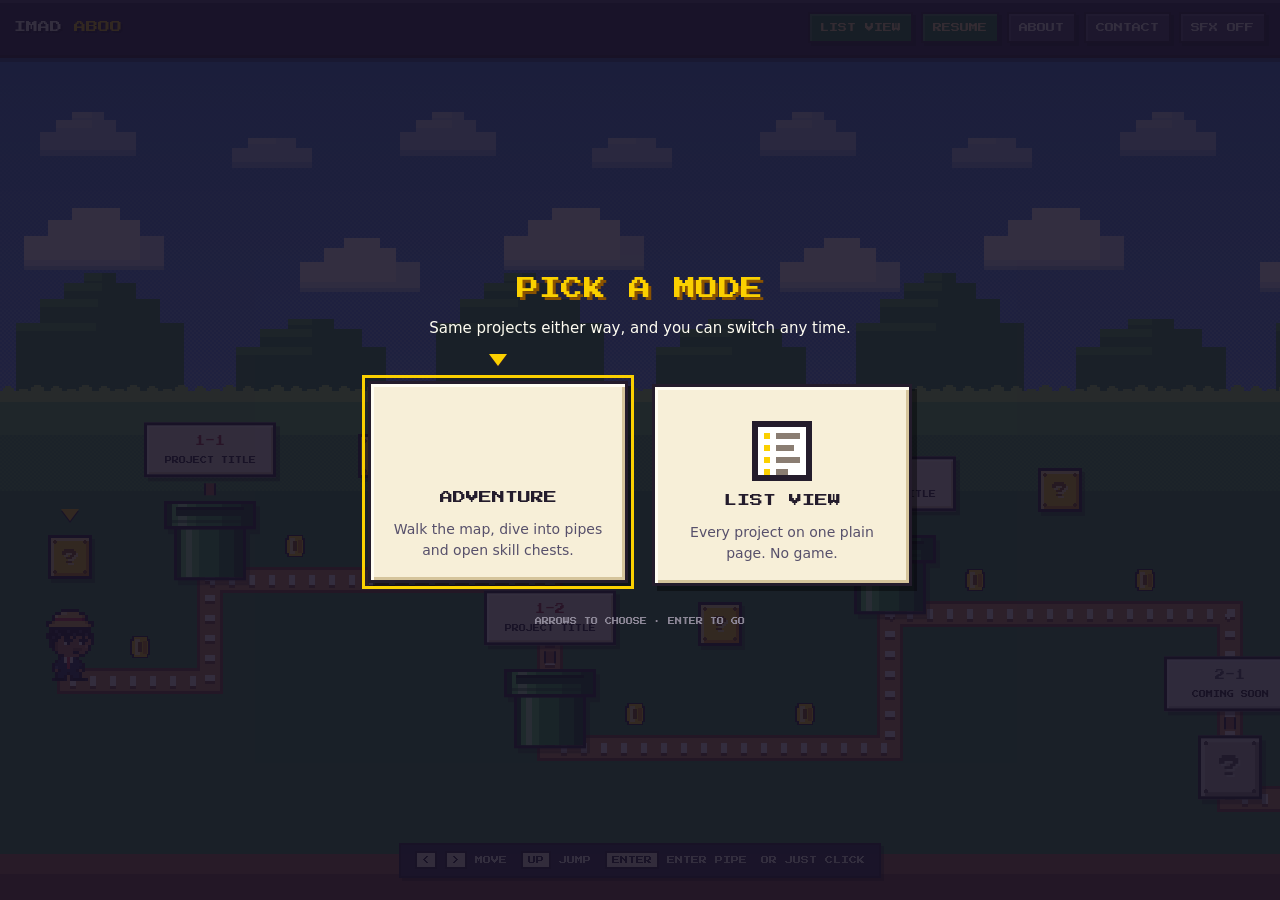
==== commit 37f4318c: "Add a mode select on arrival: ADVENTURE or LIST VIEW Visitors landing on the site now pick how to lo" ====
--- a/index.html
+++ b/index.html
@@ -12,6 +12,22 @@
 <link rel="preconnect" href="https://fonts.gstatic.com" crossorigin>
 <link href="https://fonts.googleapis.com/css2?family=Press+Start+2P&display=swap" rel="stylesheet">
 <link rel="stylesheet" href="css/style.css">
+
+<!-- Mode select (ADVENTURE or LIST VIEW). Decided here, before the first
+     paint, so the map never flashes up first; js/intro.js does the rest.
+     Shown only on a fresh arrival at the map, on screens 768px and wider. -->
+<script>
+(function () {
+  try {
+    if (location.hash) return;                                   /* a link straight to a project */
+    if (!window.matchMedia('(min-width: 768px)').matches) return; /* phones already get a list */
+    if (sessionStorage.getItem('pixel-portfolio:mode') === 'map') return;   /* map already chosen */
+    if (sessionStorage.getItem('pixel-portfolio:inpipe')) return;           /* climbing out of a pipe */
+    if (document.referrer && new URL(document.referrer).origin === location.origin) return; /* already on the site */
+    document.documentElement.classList.add('intro-open');
+  } catch (e) { /* no storage: go straight to the map */ }
+}());
+</script>
 <link rel="icon" href="data:image/svg+xml,%3Csvg xmlns='http://www.w3.org/2000/svg' viewBox='0 0 16 16'%3E%3Crect width='16' height='16' fill='%235c94fc'/%3E%3Crect x='2' y='3' width='12' height='11' fill='%23241c2c'/%3E%3Crect x='3' y='4' width='10' height='9' fill='%2339c5bb'/%3E%3Crect x='5' y='7' width='2' height='3' fill='%23fff'/%3E%3Crect x='9' y='7' width='2' height='3' fill='%23fff'/%3E%3C/svg%3E">
 </head>
 
@@ -35,6 +51,32 @@
     <button type="button" class="hud__toggle" data-sound-toggle aria-pressed="false">SFX OFF</button>
   </nav>
 </header>
+
+<!-- ======================================================================
+     MODE SELECT — shown on arrival; see the <head> script and js/intro.js.
+     EDIT: the wording on the two cards.
+     ====================================================================== -->
+<div id="intro" class="intro" role="dialog" aria-modal="true" aria-labelledby="intro-title">
+  <div class="intro__inner">
+    <h2 class="intro__title" id="intro-title">PICK A MODE</h2>
+    <p class="intro__sub">Same projects either way, and you can switch any time.</p>
+    <div class="intro__choices">
+      <button type="button" class="intro__choice intro__choice--play" data-intro="play">
+        <span class="intro__cursor" aria-hidden="true"></span>
+        <span class="intro__art" data-intro-art="player" aria-hidden="true"></span>
+        <span class="intro__name">ADVENTURE</span>
+        <span class="intro__desc">Walk the map, dive into pipes and open skill chests.</span>
+      </button>
+      <a class="intro__choice intro__choice--list" href="pages/all-projects.html" data-intro="list">
+        <span class="intro__cursor" aria-hidden="true"></span>
+        <span class="intro__art" data-intro-art="list" aria-hidden="true"></span>
+        <span class="intro__name">LIST VIEW</span>
+        <span class="intro__desc">Every project on one plain page. No game.</span>
+      </a>
+    </div>
+    <p class="intro__keys" aria-hidden="true">ARROWS TO CHOOSE &middot; ENTER TO GO</p>
+  </div>
+</div>
 
 <!-- ======================================================================
      THE OVERWORLD (desktop / tablet, 768px and up)
@@ -159,6 +201,7 @@
 <script src="js/sprite.js"></script>
 <script src="js/site.js"></script>
 <script src="js/chest.js"></script>
+<script src="js/intro.js"></script>
 <script src="js/map.js"></script>
 </body>
 </html>
--- a/css/style.css
+++ b/css/style.css
@@ -1790,3 +1790,208 @@
   }
   .plainlist__links { display: none; }
 }
+
+/* --------------------------------------------------------------------------
+   17. MODE SELECT (index.html + js/intro.js)
+   The choice shown on arrival: ADVENTURE or LIST VIEW. Hidden unless the
+   script in index.html's <head> has put .intro-open on <html>, which it
+   does before the first paint. Picking ADVENTURE flies the LIST VIEW card
+   into the LIST VIEW link in the top bar (.intro-ghost), which then pulses
+   with a note under it (.list-note).
+   -------------------------------------------------------------------------- */
+.intro { display: none; }
+.intro-open .intro {
+  position: fixed;
+  inset: 0;
+  z-index: 900;                       /* over the HUD; the iris is 999 */
+  display: grid;
+  place-items: center;
+  padding: 28px 16px;
+  overflow-y: auto;
+  background: rgba(23, 18, 38, .88);
+}
+.intro.is-leaving {
+  pointer-events: none;
+  animation: chest-fade-out 220ms linear forwards;
+}
+
+.intro__inner { width: min(640px, 100%); text-align: center; }
+.intro__title {
+  margin: 0 0 10px;
+  font-family: var(--font-pixel);
+  font-size: clamp(16px, 2.6vw, 22px);
+  color: var(--gold);
+  text-shadow: 3px 3px 0 var(--gold-deep);
+}
+.intro__sub { margin: 0; font-size: 15px; color: var(--text-invert); }
+
+.intro__choices {
+  display: flex;
+  justify-content: center;
+  gap: 24px;
+  margin-top: 44px;
+}
+.intro__choice {
+  position: relative;
+  box-sizing: border-box;
+  width: 260px;
+  display: flex;
+  flex-direction: column;
+  align-items: center;
+  gap: 12px;
+  padding: 22px 18px 20px;
+  font: inherit;
+  text-align: center;
+  text-decoration: none;
+  color: var(--text);
+  background: var(--panel);
+  border: var(--bevel) solid var(--ink);
+  box-shadow:
+    inset 3px 3px 0 var(--panel-hi),
+    inset -3px -3px 0 var(--panel-lo),
+    5px 5px 0 rgba(0, 0, 0, .4);
+  cursor: pointer;
+  animation: intro-pop 180ms steps(3, end) backwards;
+}
+.intro__choice--play { --walk-cycle: .3s; }      /* same stride as the map */
+.intro__choice--list { animation-delay: 50ms; }
+@keyframes intro-pop { from { opacity: 0; transform: translateY(14px); } }
+
+.intro__choice:focus { outline: none; }
+.intro__choice.is-current {
+  outline: 3px solid var(--gold);
+  outline-offset: 3px;
+  transform: translateY(-3px);
+}
+
+/* the bobbing gold arrow over the picked card, same as on the map */
+.intro__cursor {
+  position: absolute;
+  top: -30px;
+  left: 50%;
+  margin-left: -9px;
+  width: 0; height: 0;
+  border-left: 9px solid transparent;
+  border-right: 9px solid transparent;
+  border-top: 12px solid var(--gold);
+  filter: drop-shadow(0 2px 0 var(--ink));
+  opacity: 0;
+}
+.intro__choice.is-current .intro__cursor {
+  opacity: 1;
+  animation: cursor-bob .7s steps(2, end) infinite alternate;
+}
+
+.intro__art {
+  height: 72px;
+  display: flex;
+  align-items: flex-end;
+  justify-content: center;
+}
+.intro__choice--play .intro__art svg { width: 48px; height: 72px; }   /* 3x */
+.intro__choice--list .intro__art svg { width: 60px; height: 60px; }   /* 6x */
+.intro__art .fr-walk1,
+.intro__art .fr-walk2 { opacity: 0; }
+/* the picked ADVENTURE card walks on the spot */
+.intro__choice--play.is-current .fr-idle  { opacity: 0; }
+.intro__choice--play.is-current .fr-walk1 { animation: fr-first-half  var(--walk-cycle) steps(1, end) infinite; }
+.intro__choice--play.is-current .fr-walk2 { animation: fr-second-half var(--walk-cycle) steps(1, end) infinite; }
+
+.intro__name { font-family: var(--font-pixel); font-size: 13px; line-height: 1.3; }
+.intro__desc { font-size: 14px; line-height: 1.45; color: var(--text-soft); }
+.intro__keys {
+  margin: 30px 0 0;
+  font-family: var(--font-pixel);
+  font-size: 7px;
+  color: var(--locked);
+}
+
+/* --- 17a. the flight into the top bar ------------------------------------- */
+.intro-ghost {
+  position: fixed;
+  z-index: 950;
+  box-sizing: border-box;
+  display: grid;
+  place-items: center;
+  overflow: hidden;
+  border: 2px solid var(--ink);
+  box-shadow: 3px 3px 0 rgba(0, 0, 0, .35);
+  pointer-events: none;
+}
+.intro-ghost__label {
+  position: relative;
+  font-family: var(--font-pixel);
+  line-height: 1;
+  white-space: nowrap;
+}
+/* the card's own contents, fading out as it lifts off */
+.intro-ghost__card {
+  position: absolute;
+  left: 0; top: 0;
+  box-sizing: border-box;
+  display: flex;
+  flex-direction: column;
+  align-items: center;
+  gap: 12px;
+  padding: 22px 18px 20px;            /* same as .intro__choice */
+  text-align: center;
+}
+.intro-ghost__card .intro__cursor { display: none; }
+.intro-ghost__card .intro__name   { visibility: hidden; }
+.intro-ghost__card .intro__art svg { width: 60px; height: 60px; }
+
+/* --- 17b. "switch any time" ----------------------------------------------- */
+.hud__nav a.is-beacon {
+  outline: 3px solid var(--gold);
+  outline-offset: 3px;
+  animation: beacon-pulse 600ms steps(2, end) 4;
+}
+@keyframes beacon-pulse {
+  50% { outline-color: var(--gold-hi); outline-offset: 6px; }
+}
+
+.list-note {
+  position: fixed;
+  z-index: 70;                        /* over the map, under the chest */
+  max-width: 240px;
+  padding: 10px 12px;
+  font-family: var(--font-pixel);
+  font-size: 8px;
+  line-height: 1.8;
+  text-align: center;
+  color: var(--ink);
+  background: var(--gold-hi);
+  border: 2px solid var(--ink);
+  box-shadow: 3px 3px 0 rgba(0, 0, 0, .35);
+  cursor: pointer;
+  transform-origin: var(--tip, 50%) 0;
+  animation: chest-pop 160ms steps(3, end) backwards;
+}
+/* the arrow up to the link: an ink triangle with a gold one inside it */
+.list-note::before,
+.list-note::after {
+  content: '';
+  position: absolute;
+  left: var(--tip, 50%);
+  width: 0; height: 0;
+  border-left: 9px solid transparent;
+  border-right: 9px solid transparent;
+}
+.list-note::before { top: -11px; margin-left: -9px; border-bottom: 9px solid var(--ink); }
+.list-note::after  {
+  top: -7px; margin-left: -6px;
+  border-left-width: 6px; border-right-width: 6px;
+  border-bottom: 6px solid var(--gold-hi);
+}
+.list-note.is-leaving { animation: chest-fade-out 150ms linear forwards; }
+
+@media (max-width: 767px) {
+  .intro-open .intro { display: none; }
+}
+
+@media (prefers-reduced-motion: reduce) {
+  .intro__choice.is-current { transform: none; }
+  .intro__choice--play.is-current .fr-idle { opacity: 1; }
+  .intro__choice--play.is-current .fr-walk1,
+  .intro__choice--play.is-current .fr-walk2 { animation: none; }
+}
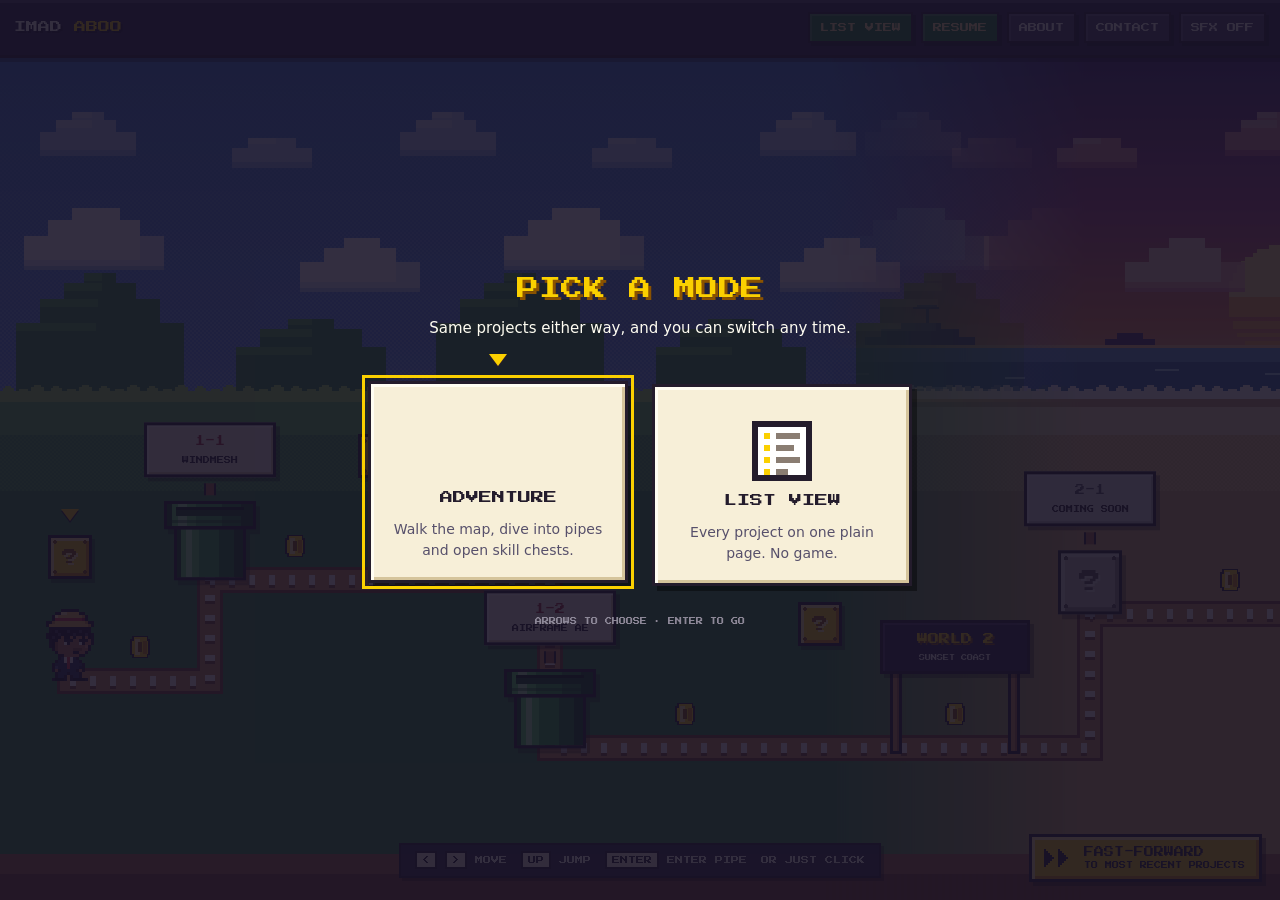
==== commit bf7f139b: "Add worlds by age, a World 2 placeholder, fast-forward, newest-first list - Worlds: a project's worl" ====
--- a/index.html
+++ b/index.html
@@ -178,6 +178,25 @@
   <span>OR JUST CLICK</span>
 </p>
 
+<!-- Fast-forward: straight to the newest project (js/map.js). Fixed to the
+     corner of the screen so it is always there, wherever you are on the map. -->
+<button type="button" id="ff-latest" class="ff-button">
+  <span class="ff-button__arrow" aria-hidden="true">
+    <svg viewBox="0 0 14 9" shape-rendering="crispEdges">
+      <rect x="0" y="0" width="1" height="9" class="px-ink"/><rect x="1" y="1" width="1" height="7" class="px-ink"/>
+      <rect x="2" y="2" width="1" height="5" class="px-ink"/><rect x="3" y="3" width="1" height="3" class="px-ink"/>
+      <rect x="4" y="4" width="1" height="1" class="px-ink"/>
+      <rect x="7" y="0" width="1" height="9" class="px-ink"/><rect x="8" y="1" width="1" height="7" class="px-ink"/>
+      <rect x="9" y="2" width="1" height="5" class="px-ink"/><rect x="10" y="3" width="1" height="3" class="px-ink"/>
+      <rect x="11" y="4" width="1" height="1" class="px-ink"/>
+    </svg>
+  </span>
+  <span class="ff-button__text">
+    <span class="ff-button__big">FAST-FORWARD</span>
+    <span class="ff-button__small">TO MOST RECENT PROJECTS</span>
+  </span>
+</button>
+
 <!-- status line for screen readers -->
 <p id="map-status" class="sr-only" role="status" aria-live="polite"></p>
 
--- a/css/style.css
+++ b/css/style.css
@@ -78,6 +78,17 @@
   --hat-lo:         #c98f2e;
   --band:           #d83a3a;   /* hat band, and the tie                      */
   --band-lo:        #9c2430;
+
+  /* --- World 2: sunset coast (css section 19) ---------------------------- */
+  --dusk-top:       #3d2a6e;
+  --dusk-mid:       #a8467e;
+  --dusk-low:       #ec7d4e;
+  --dusk-haze:      #ffc978;
+  --foam:           #fffdf2;
+  --sand-wet:       #c9a061;
+  --sand-hi:        #f7e0a3;
+  --sand:           #edc97c;
+  --sand-lo:        #d8ac62;
   --hair:           #17121d;
   --hair-hi:        #3b3048;
   --skin-hi:        #d6946a;
@@ -924,22 +935,6 @@
   overflow: hidden;
 }
 
-.preview__chips {
-  display: flex; flex-wrap: wrap; gap: 5px;
-  list-style: none; margin: 8px 0 0; padding: 0;
-}
-.preview__chips li {
-  font-family: var(--font-pixel);
-  font-size: 6px;
-  line-height: 1;
-  padding: 5px 6px;
-  background: var(--water);
-  color: var(--ink);
-  border: 2px solid var(--ink);
-}
-.preview__chips li:nth-child(3n+2) { background: var(--gold); }
-.preview__chips li:nth-child(3n+3) { background: var(--grass-hi); }
-
 .preview__cta {
   margin: 8px 0 0;
   font-family: var(--font-pixel);
@@ -979,7 +974,6 @@
 
 /* Short windows: the same card without the chips and with a two-line
    abstract, so it can still sit above the world instead of beside it. */
-.preview--compact .preview__chips { display: none; }
 .preview--compact .preview__abstract { -webkit-line-clamp: 2; }
 
 @media (prefers-reduced-motion: reduce) {
@@ -1072,8 +1066,7 @@
 /* --- 6o. the chest screen (js/chest.js) -----------------------------------
    A reward summary, all at once: the chest drops in, the lid pops open at
    260ms with a burst of light, and every skill tile comes out of the chest
-   into place with a 50ms stagger, each new level pip flashing in. With five
-   skills everything is on screen by about 800ms.
+   into place with a 50ms stagger. With five skills everything is on screen by about 800ms.
    -------------------------------------------------------------------------- */
 .chest-screen {
   position: fixed;
@@ -1178,30 +1171,10 @@
 /* tiles come up out of the chest and land in place */
 @keyframes loot-pop { from { opacity: 0; transform: translateY(-46px) scale(.35); } }
 
-.loot__icon { grid-row: 1 / span 3; align-self: start; width: 30px; height: 30px; }
+.loot__icon { grid-row: 1 / span 2; align-self: start; width: 30px; height: 30px; }
 .loot__icon svg { display: block; width: 100%; height: 100%; }
-.loot__head { display: flex; align-items: baseline; justify-content: space-between; gap: 8px; }
 .loot__name { font-family: var(--font-pixel); font-size: 9px; line-height: 1.4; color: var(--text); }
-.loot__gain { font-family: var(--font-pixel); font-size: 10px; color: var(--pipe-lo); }
-.loot__level { font-family: var(--font-pixel); font-size: 7px; color: var(--text-soft); }
-.loot__bar { display: flex; gap: 3px; }
-.pip {
-  width: 14px; height: 8px;
-  background: var(--panel-lo);
-  border: 2px solid var(--ink);
-}
-.pip.is-had { background: var(--water); }
-.pip.is-new {
-  background: var(--gold);
-  animation: pip-fill 200ms steps(2, end) backwards;
-  animation-delay: calc(500ms + var(--i) * 50ms + var(--p) * 70ms);
-}
-@keyframes pip-fill {
-  from { background: var(--panel-lo); }
-  50%  { background: var(--panel-hi); }
-}
 .loot__detail {
-  grid-column: 1 / -1;
   font-size: 12px;
   line-height: 1.45;
   color: var(--text-soft);
@@ -1995,3 +1968,180 @@
   .intro__choice--play.is-current .fr-walk1,
   .intro__choice--play.is-current .fr-walk2 { animation: none; }
 }
+
+/* --------------------------------------------------------------------------
+   18. PROJECT MEDIA (a demo video or picture on a world page)
+   -------------------------------------------------------------------------- */
+.world-media {
+  display: block;
+  width: 100%;
+  height: auto;
+  background: var(--ink);
+  border: var(--bevel) solid var(--ink);
+}
+
+/* --------------------------------------------------------------------------
+   19. WORLDS (js/map.js buildZones)
+   World 1 is the map's own scenery (section 6). Each later world is a .zone:
+   its own sky, clouds, horizon and ground, laid over the map from its gate
+   onwards and faded in across --blend px. A theme is a set of overrides on
+   the same layer classes, so adding one means adding a block like
+   .zone--coast below and naming it in WORLDS in js/projects.js.
+   -------------------------------------------------------------------------- */
+.zone {
+  position: absolute;
+  top: 0; bottom: 0;
+  overflow: hidden;
+  pointer-events: none;
+  -webkit-mask-image: linear-gradient(90deg, transparent 0, #000 var(--blend, 260px));
+          mask-image: linear-gradient(90deg, transparent 0, #000 var(--blend, 260px));
+}
+.zone__sky { position: absolute; inset: 0; }
+.zone__sun { display: none; }
+
+/* --- 19a. SUNSET COAST: dusk sky, the sea on the horizon, a sandy shore --- */
+.zone--coast .zone__sky {
+  background: linear-gradient(180deg,
+              var(--dusk-top) 0%, var(--dusk-mid) 18%,
+              var(--dusk-low) 31%, var(--dusk-haze) 40%);
+}
+.zone--coast .zone__sun {
+  display: block;
+  position: absolute;
+  left: calc(var(--blend, 260px) + 140px);
+  width: 112px; height: 112px;          /* 28 x 28 at 4x */
+  background: url("data:image/svg+xml;utf8,%3Csvg xmlns='http://www.w3.org/2000/svg' width='28' height='28' shape-rendering='crispEdges'%3E%3Cg fill='%23ffe27a'%3E%3Crect x='11' y='0' width='6' height='1'/%3E%3Crect x='8' y='1' width='12' height='1'/%3E%3Crect x='7' y='2' width='14' height='1'/%3E%3Crect x='5' y='3' width='18' height='1'/%3E%3Crect x='4' y='4' width='20' height='1'/%3E%3Crect x='3' y='5' width='22' height='1'/%3E%3Crect x='3' y='6' width='22' height='1'/%3E%3Crect x='2' y='7' width='24' height='1'/%3E%3Crect x='2' y='8' width='24' height='1'/%3E%3Crect x='1' y='9' width='26' height='1'/%3E%3Crect x='1' y='10' width='26' height='1'/%3E%3Crect x='1' y='11' width='26' height='1'/%3E%3Crect x='1' y='12' width='26' height='1'/%3E%3C/g%3E%3Cg fill='%23ffab45'%3E%3Crect x='1' y='13' width='26' height='1'/%3E%3Crect x='1' y='14' width='26' height='1'/%3E%3Crect x='1' y='15' width='26' height='1'/%3E%3Crect x='1' y='16' width='26' height='1'/%3E%3Crect x='1' y='17' width='26' height='1'/%3E%3Crect x='2' y='19' width='24' height='1'/%3E%3Crect x='2' y='20' width='24' height='1'/%3E%3Crect x='3' y='22' width='22' height='1'/%3E%3Crect x='5' y='24' width='18' height='1'/%3E%3Crect x='11' y='27' width='6' height='1'/%3E%3C/g%3E%3C/svg%3E") 0 0 / 100% 100% no-repeat;
+}
+.zone--coast .layer-clouds--far  { background-image: url("data:image/svg+xml;utf8,%3Csvg xmlns='http://www.w3.org/2000/svg' width='360' height='110' shape-rendering='crispEdges'%3E%3Cg fill='%23f4a6a0'%3E%3Crect x='40' y='40' width='96' height='24'/%3E%3Crect x='56' y='28' width='60' height='12'/%3E%3Crect x='72' y='20' width='32' height='8'/%3E%3Crect x='232' y='56' width='80' height='20'/%3E%3Crect x='248' y='46' width='48' height='10'/%3E%3C/g%3E%3Cg fill='%23ffd1c4'%3E%3Crect x='56' y='28' width='36' height='8'/%3E%3Crect x='72' y='20' width='20' height='6'/%3E%3Crect x='248' y='46' width='28' height='6'/%3E%3C/g%3E%3Cg fill='%23c96a86'%3E%3Crect x='40' y='58' width='96' height='6'/%3E%3Crect x='232' y='70' width='80' height='6'/%3E%3C/g%3E%3C/svg%3E"); }
+.zone--coast .layer-clouds--near { background-image: url("data:image/svg+xml;utf8,%3Csvg xmlns='http://www.w3.org/2000/svg' width='480' height='150' shape-rendering='crispEdges'%3E%3Cg fill='%23ffd9c2'%3E%3Crect x='24' y='60' width='140' height='32'/%3E%3Crect x='48' y='44' width='92' height='16'/%3E%3Crect x='72' y='32' width='48' height='12'/%3E%3Crect x='300' y='86' width='120' height='28'/%3E%3Crect x='324' y='72' width='72' height='14'/%3E%3Crect x='344' y='62' width='36' height='10'/%3E%3C/g%3E%3Cg fill='%23f6ad9a'%3E%3Crect x='24' y='84' width='140' height='8'/%3E%3Crect x='140' y='60' width='24' height='24'/%3E%3Crect x='300' y='106' width='120' height='8'/%3E%3Crect x='396' y='86' width='24' height='20'/%3E%3C/g%3E%3Cg fill='%23e48a8e'%3E%3Crect x='24' y='90' width='140' height='4'/%3E%3Crect x='300' y='112' width='120' height='4'/%3E%3C/g%3E%3C/svg%3E"); opacity: .9; }
+.zone--coast .layer-hills        { background-image: url("data:image/svg+xml;utf8,%3Csvg xmlns='http://www.w3.org/2000/svg' width='420' height='190' shape-rendering='crispEdges'%3E%3Cg fill='%232f6ea6'%3E%3Crect x='0' y='118' width='420' height='72'/%3E%3C/g%3E%3Cg fill='%235d9fcf'%3E%3Crect x='0' y='121' width='420' height='14'/%3E%3C/g%3E%3Cg fill='%23ffc978'%3E%3Crect x='0' y='118' width='420' height='3'/%3E%3C/g%3E%3Cg fill='%234a2f63'%3E%3Crect x='40' y='110' width='110' height='8'/%3E%3Crect x='56' y='102' width='78' height='8'/%3E%3Crect x='76' y='96' width='40' height='6'/%3E%3Crect x='280' y='112' width='50' height='6'/%3E%3Crect x='292' y='106' width='26' height='6'/%3E%3Crect x='101' y='82' width='3' height='14'/%3E%3Crect x='92' y='78' width='20' height='4'/%3E%3Crect x='88' y='80' width='6' height='2'/%3E%3Crect x='108' y='80' width='6' height='2'/%3E%3C/g%3E%3Cg fill='%239fd8ef'%3E%3Crect x='20' y='146' width='24' height='2'/%3E%3Crect x='90' y='160' width='32' height='2'/%3E%3Crect x='180' y='150' width='20' height='2'/%3E%3Crect x='250' y='172' width='28' height='2'/%3E%3Crect x='330' y='142' width='24' height='2'/%3E%3Crect x='380' y='164' width='20' height='2'/%3E%3Crect x='140' y='182' width='26' height='2'/%3E%3C/g%3E%3C/svg%3E"); }
+.zone--coast .layer-land {
+  background:
+    linear-gradient(180deg,
+      var(--foam)     0 4px,
+      var(--sand-wet) 4px 12px,
+      var(--sand-hi)  12px 40px,
+      var(--sand)     40px 96px,
+      var(--sand-lo)  96px calc(100% - 46px),
+      var(--dirt)     calc(100% - 46px) calc(100% - 26px),
+      var(--dirt-lo)  calc(100% - 26px) 100%);
+}
+.zone--coast .layer-land::after {
+  background-image:
+    linear-gradient(45deg, var(--sand-lo) 25%, transparent 25% 75%, var(--sand-lo) 75%),
+    linear-gradient(45deg, var(--sand-lo) 25%, transparent 25% 75%, var(--sand-lo) 75%);
+}
+.zone--coast .layer-land::before { background-image: url("data:image/svg+xml;utf8,%3Csvg xmlns='http://www.w3.org/2000/svg' width='48' height='10' shape-rendering='crispEdges'%3E%3Cg fill='%23fffdf2'%3E%3Crect x='0' y='6' width='48' height='4'/%3E%3Crect x='3' y='3' width='11' height='3'/%3E%3Crect x='5' y='1' width='6' height='2'/%3E%3Crect x='19' y='4' width='9' height='2'/%3E%3Crect x='31' y='2' width='13' height='4'/%3E%3Crect x='34' y='0' width='7' height='2'/%3E%3C/g%3E%3C/svg%3E"); }
+
+/* --- 19b. the gate where a new world starts ------------------------------ */
+.world-gate {
+  position: absolute;
+  width: 150px; height: 128px;
+  transform: translate(-50%, -100%);
+  z-index: 6;                           /* over the path, under the sprite */
+  pointer-events: none;
+}
+.world-gate__post {
+  position: absolute;
+  bottom: -6px;
+  width: 12px; height: 104px;
+  background: linear-gradient(90deg, var(--dirt-hi) 0 4px, var(--dirt) 4px 8px, var(--dirt-lo) 8px);
+  border: 3px solid var(--ink);
+}
+.world-gate__post--l { left: 10px; }
+.world-gate__post--r { right: 10px; }
+.world-gate__banner {
+  position: absolute;
+  z-index: 1;
+  top: 0; left: 0; right: 0;
+  display: flex;
+  flex-direction: column;
+  align-items: center;
+  gap: 5px;
+  padding: 8px 4px 7px;
+  background: var(--panel-alt);
+  border: 3px solid var(--ink);
+  box-shadow: inset 2px 2px 0 var(--panel-alt-hi), 4px 4px 0 rgba(0, 0, 0, .35);
+}
+.world-gate__world { font-family: var(--font-pixel); font-size: 11px; color: var(--gold); text-shadow: 2px 2px 0 var(--gold-deep); }
+.world-gate__name  { font-family: var(--font-pixel); font-size: 6px; color: var(--text-invert); white-space: nowrap; }
+
+/* --- 19c. the world name, shown for a moment on walking through a gate ---
+   Bottom-left: preview cards pop up in the sky, so this never covers one. */
+.world-toast {
+  position: fixed;
+  left: 18px; bottom: 18px;
+  z-index: 50;
+  display: flex;
+  flex-direction: column;
+  align-items: center;
+  gap: 8px;
+  padding: 12px 24px;
+  background: rgba(43, 36, 64, .92);
+  border: 3px solid var(--ink);
+  box-shadow: 4px 4px 0 rgba(0, 0, 0, .35);
+  opacity: 0;
+  pointer-events: none;
+}
+.world-toast.is-on { animation: world-toast 1600ms linear forwards; }
+@keyframes world-toast {
+  0%   { opacity: 0; transform: translateY(10px); }
+  10%  { opacity: 1; transform: translateY(0); }
+  85%  { opacity: 1; transform: translateY(0); }
+  100% { opacity: 0; transform: translateY(0); }
+}
+.world-toast__world { font-family: var(--font-pixel); font-size: 16px; color: var(--gold); text-shadow: 3px 3px 0 var(--gold-deep); }
+.world-toast__name  { font-family: var(--font-pixel); font-size: 8px; color: var(--text-invert); }
+
+/* --- 19d. fast-forward to the newest project ----------------------------- */
+.ff-button {
+  position: fixed;
+  right: 18px; bottom: 18px;
+  z-index: 45;                          /* over the map, under the HUD */
+  display: flex;
+  align-items: center;
+  gap: 12px;
+  padding: 10px 14px 10px 12px;
+  font-family: var(--font-pixel);
+  color: var(--ink);
+  text-align: left;
+  background: var(--gold);
+  border: 3px solid var(--ink);
+  box-shadow:
+    inset 3px 3px 0 var(--gold-hi),
+    inset -3px -3px 0 var(--gold-lo),
+    4px 4px 0 rgba(0, 0, 0, .4);
+  cursor: pointer;
+}
+.ff-button[hidden] { display: none; }
+.ff-button:hover { background: var(--gold-hi); transform: translateY(-2px); }
+.ff-button:focus-visible { outline: 3px solid var(--panel-hi); outline-offset: 3px; }
+.ff-button__arrow { display: block; width: 28px; height: 18px; }
+.ff-button__arrow svg { display: block; width: 100%; height: 100%; animation: ff-nudge 1.8s steps(1, end) infinite; }
+@keyframes ff-nudge {
+  0%, 70%, 100% { transform: translateX(0); }
+  78%           { transform: translateX(4px); }
+  86%           { transform: translateX(0); }
+  92%           { transform: translateX(4px); }
+}
+.ff-button__text  { display: flex; flex-direction: column; gap: 5px; }
+.ff-button__big   { font-size: 10px; line-height: 1; }
+.ff-button__small { font-size: 7px; line-height: 1; }
+
+/* the sprite at fast-forward speed: quicker stride, a trail behind it */
+.player.is-fast { --walk-cycle: .14s; }
+.player.is-fast svg {
+  filter: drop-shadow(-12px 0 0 rgba(255, 253, 242, .35))
+          drop-shadow(-12px 0 0 rgba(255, 253, 242, .2));
+}
+
+@media (max-width: 1000px) {
+  .ff-button, .world-toast { bottom: 66px; }   /* clear of the controls bar */
+}
+@media (max-width: 767px) {
+  .ff-button { display: none; }         /* no map on phones */
+}
+@media (prefers-reduced-motion: reduce) {
+  .world-toast.is-on { animation: none; opacity: 1; }
+  .ff-button:hover { transform: none; }
+}
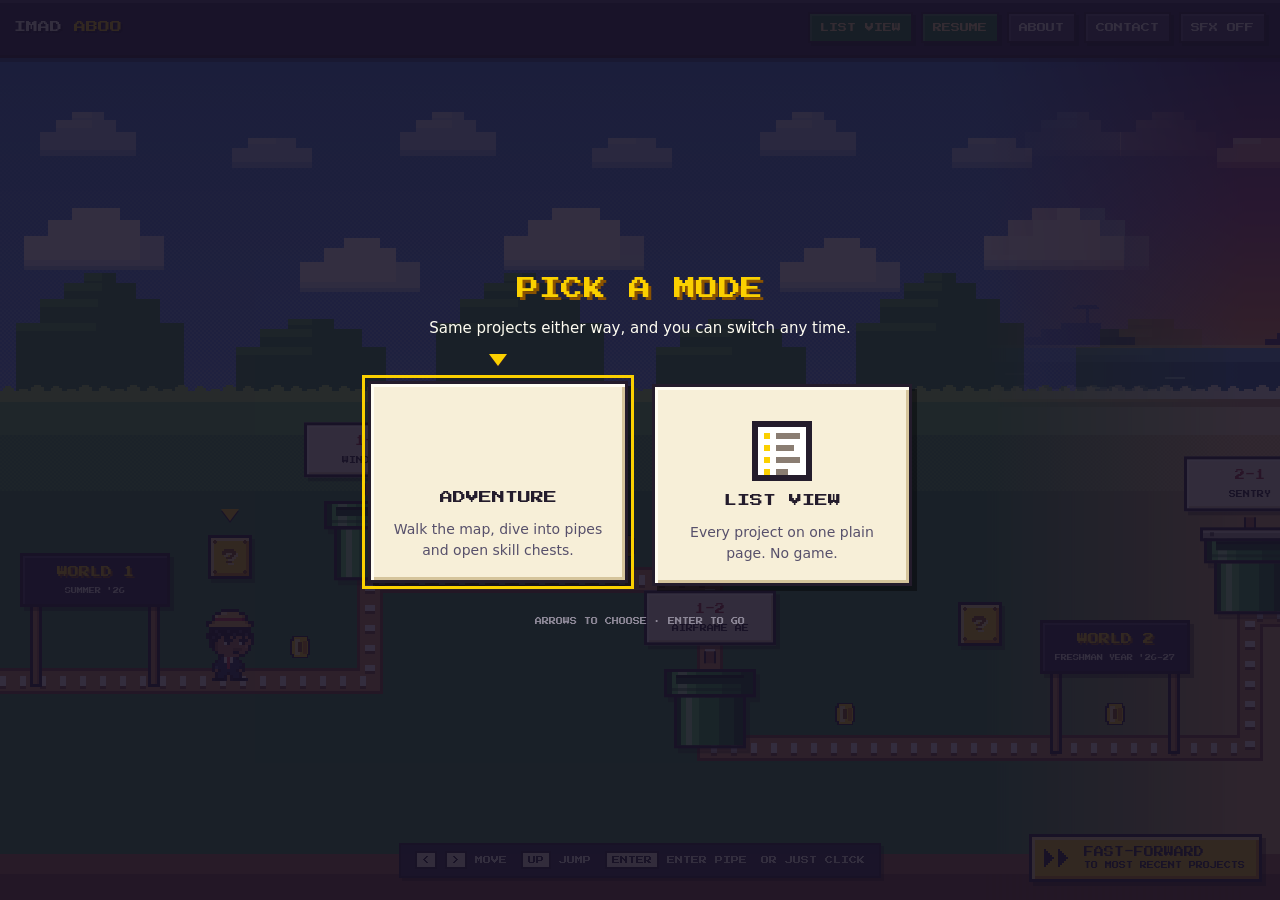
==== commit 865b95f8: "Sentry, link previews, newest-first phone list, and a GAME OVER 404 - Sentry (World 2-1) replaces th" ====
--- a/index.html
+++ b/index.html
@@ -3,8 +3,20 @@
 <head>
 <meta charset="utf-8">
 <meta name="viewport" content="width=device-width, initial-scale=1">
-<title>Imad Aboo &mdash; Overworld</title>
-<meta name="description" content="Placeholder description. A 16-bit style portfolio overworld — pick a world to see a project.">
+<title>Imad Aboo &mdash; Portfolio</title>
+<meta name="description" content="Imad Aboo, mechanical engineering student at Virginia Tech, interested in mechatronics. Explore my projects on a pixel-art map, or see them all in a plain list.">
+
+<!-- Link previews (LinkedIn, iMessage, Slack...) and search results -->
+<meta property="og:type" content="website">
+<meta property="og:site_name" content="Imad Aboo">
+<meta property="og:title" content="Imad Aboo &mdash; Portfolio">
+<meta property="og:description" content="Imad Aboo, mechanical engineering student at Virginia Tech, interested in mechatronics. Explore my projects on a pixel-art map, or see them all in a plain list.">
+<meta property="og:url" content="https://imadmaroof.github.io/">
+<meta property="og:image" content="https://imadmaroof.github.io/og-image.png">
+<meta property="og:image:width" content="1200">
+<meta property="og:image:height" content="630">
+<meta property="og:image:alt" content="A pixel-art map of Imad Aboo&#x27;s projects">
+<meta name="twitter:card" content="summary_large_image">
 
 <!-- EDIT: your name / site title in the tab, above. -->
 
--- a/css/style.css
+++ b/css/style.css
@@ -619,6 +619,35 @@
   40%      { transform: translateY(-10px); }
 }
 .qblock.is-bumped { animation: qbump .28s steps(4, end); }
+
+/* A sealed pipe: work in progress. A real pipe with a bolted metal lid over
+   the mouth, so it plainly cannot be entered yet. Entering bumps the lid. */
+.node--sealed { cursor: not-allowed; }
+.pipe__lid {
+  position: absolute;
+  z-index: 3;
+  top: -8px; left: 50%;
+  width: 100px; height: 14px;
+  transform: translateX(-50%);
+  background: linear-gradient(180deg,
+              var(--stone-hi) 0 3px, var(--stone) 3px 8px, var(--stone-lo) 8px);
+  border: 3px solid var(--ink);
+}
+.pipe__lid::before,
+.pipe__lid::after {
+  content: "";
+  position: absolute;
+  top: 2px;
+  width: 4px; height: 4px;
+  background: var(--stone-deep);
+}
+.pipe__lid::before { left: 7px; }
+.pipe__lid::after  { right: 7px; }
+.pipe__lid.is-bumped { animation: lid-bump .28s steps(4, end); }
+@keyframes lid-bump {
+  0%, 100% { transform: translateX(-50%) translateY(0); }
+  40%      { transform: translateX(-50%) translateY(-7px); }
+}
 
 /* --- 6h. hover / selected node states ------------------------------------- */
 .node:hover .node__sign,
@@ -2145,3 +2174,42 @@
   .world-toast.is-on { animation: none; opacity: 1; }
   .ff-button:hover { transform: none; }
 }
+
+/* --------------------------------------------------------------------------
+   20. GAME OVER (404.html)
+   -------------------------------------------------------------------------- */
+.gameover { display: grid; place-items: center; min-height: calc(100vh - var(--hud-h) - 80px); }
+.gameover__screen {
+  width: min(560px, 100%);
+  padding: 34px 24px 30px;
+  text-align: center;
+  background: var(--panel-alt);
+  border: var(--bevel) solid var(--ink);
+  box-shadow: inset 3px 3px 0 var(--panel-alt-hi), 6px 6px 0 rgba(0, 0, 0, .35);
+}
+/* the 16 x 24 sprite at 3x, lying on its back */
+.gameover__sprite { width: 72px; height: 48px; margin: 0 auto 22px; position: relative; }
+.gameover__sprite svg {
+  position: absolute;
+  left: 12px; top: -12px;
+  width: 48px; height: 72px;
+  transform: rotate(-90deg);
+}
+.gameover__title {
+  margin: 0 0 14px;
+  font-family: var(--font-pixel);
+  font-size: clamp(22px, 6vw, 34px);
+  color: var(--accent);
+  text-shadow: 4px 4px 0 var(--ink);
+}
+.gameover__code { margin: 0 0 10px; font-family: var(--font-pixel); font-size: 9px; color: var(--gold); }
+.gameover__text { margin: 0; color: var(--text-invert); }
+.gameover__continue {
+  margin: 28px 0 14px;
+  font-family: var(--font-pixel);
+  font-size: 12px;
+  color: var(--text-invert);
+  animation: gameover-blink 1s steps(1, end) infinite;
+}
+@keyframes gameover-blink { 50% { opacity: 0; } }
+.gameover__choices { justify-content: center; }
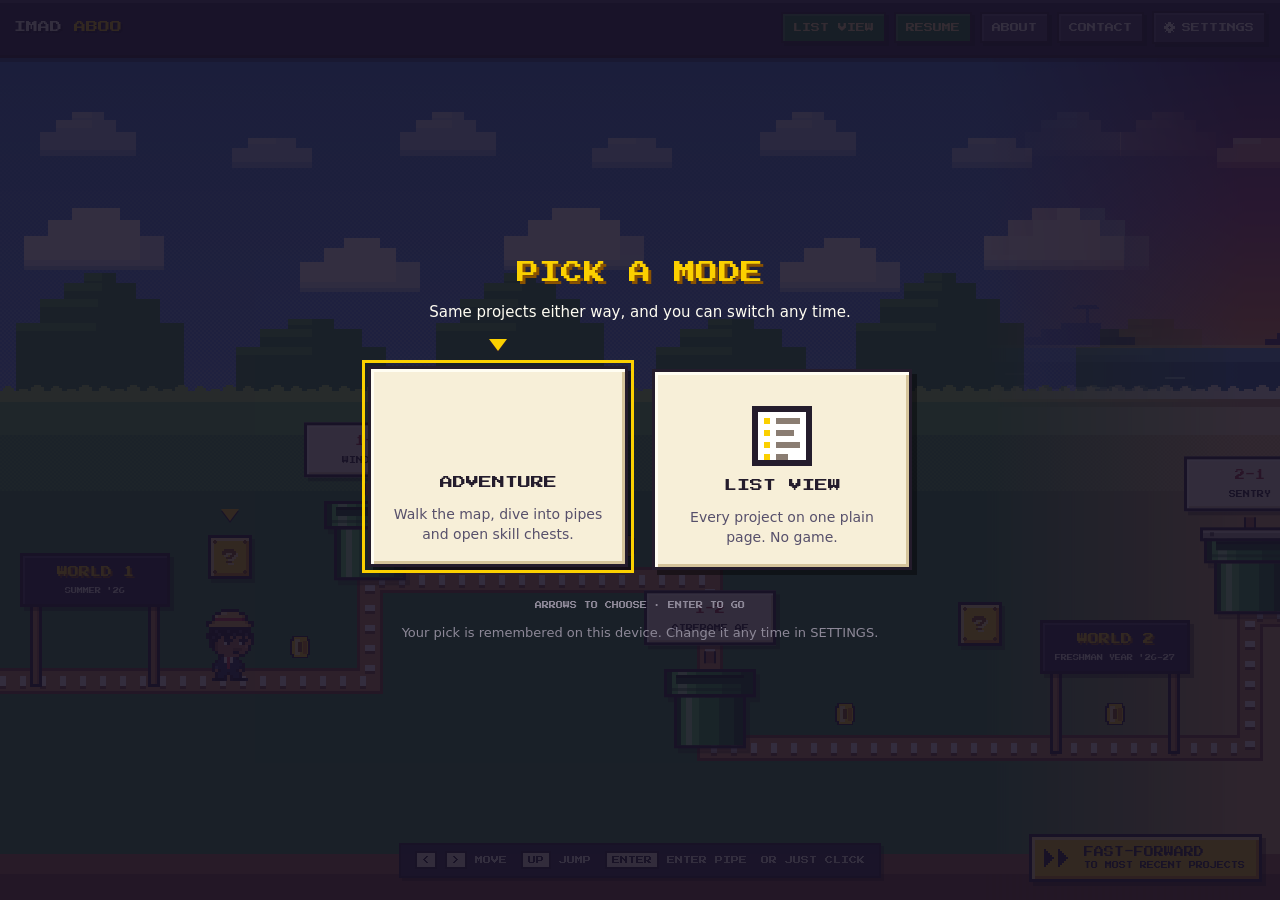
==== commit 96bcb0b3: "Project page navigation and a SETTINGS panel with saved preferences Project pages - The bottom "back" ====
--- a/index.html
+++ b/index.html
@@ -27,15 +27,23 @@
 
 <!-- Mode select (ADVENTURE or LIST VIEW). Decided here, before the first
      paint, so the map never flashes up first; js/intro.js does the rest.
-     Shown only on a fresh arrival at the map, on screens 768px and wider. -->
+     Only on a fresh arrival at the map, on screens 768px and wider. A
+     visitor who has picked before (or set it in SETTINGS) goes straight to
+     their choice instead. -->
 <script>
 (function () {
   try {
     if (location.hash) return;                                   /* a link straight to a project */
     if (!window.matchMedia('(min-width: 768px)').matches) return; /* phones already get a list */
-    if (sessionStorage.getItem('pixel-portfolio:mode') === 'map') return;   /* map already chosen */
+    var mode = sessionStorage.getItem('pixel-portfolio:mode');
+    if (mode === 'map') return;                                  /* map already chosen this visit */
     if (sessionStorage.getItem('pixel-portfolio:inpipe')) return;           /* climbing out of a pipe */
     if (document.referrer && new URL(document.referrer).origin === location.origin) return; /* already on the site */
+    if (!mode) {                                                 /* first arrival this visit */
+      var start = localStorage.getItem('pixel-portfolio:start');
+      if (start === 'map') return;
+      if (start === 'list') { location.replace('pages/all-projects.html'); return; }
+    }
     document.documentElement.classList.add('intro-open');
   } catch (e) { /* no storage: go straight to the map */ }
 }());
@@ -60,7 +68,7 @@
     <a class="hud__key" href="/resume.pdf">RESUME</a>
     <a href="pages/about.html" data-warp>ABOUT</a>
     <a href="pages/contact.html" data-warp>CONTACT</a>
-    <button type="button" class="hud__toggle" data-sound-toggle aria-pressed="false">SFX OFF</button>
+    <button type="button" class="hud__toggle hud__settings" data-settings aria-expanded="false" aria-haspopup="dialog"><svg class="hud__gear" viewBox="0 0 9 9" shape-rendering="crispEdges" aria-hidden="true" fill="currentColor"><rect x="3" y="0" width="3" height="1"/><rect x="1" y="1" width="1" height="1"/><rect x="3" y="1" width="3" height="1"/><rect x="7" y="1" width="1" height="1"/><rect x="2" y="2" width="5" height="1"/><rect x="0" y="3" width="4" height="1"/><rect x="5" y="3" width="4" height="1"/><rect x="0" y="4" width="3" height="1"/><rect x="6" y="4" width="3" height="1"/><rect x="0" y="5" width="4" height="1"/><rect x="5" y="5" width="4" height="1"/><rect x="2" y="6" width="5" height="1"/><rect x="1" y="7" width="1" height="1"/><rect x="3" y="7" width="3" height="1"/><rect x="7" y="7" width="1" height="1"/><rect x="3" y="8" width="3" height="1"/></svg><span class="hud__settings-label">SETTINGS</span></button>
   </nav>
 </header>
 
@@ -87,6 +95,7 @@
       </a>
     </div>
     <p class="intro__keys" aria-hidden="true">ARROWS TO CHOOSE &middot; ENTER TO GO</p>
+    <p class="intro__remember">Your pick is remembered on this device. Change it any time in SETTINGS.</p>
   </div>
 </div>
 
--- a/css/style.css
+++ b/css/style.css
@@ -1661,13 +1661,9 @@
 }
 
 /* The nav is tight once there are five items in it. Below 480px "LIST VIEW"
-   drops to "LIST", and below 380px the SFX button goes the same way the coin
-   pill already does — it is decoration, the navigation is not. */
+   drops to "LIST", and below 560px SETTINGS shrinks to just its gear. */
 @media (max-width: 480px) {
   .hud__wide { display: none; }
-}
-@media (max-width: 380px) {
-  .hud__toggle { display: none; }
 }
 
 /* --------------------------------------------------------------------------
@@ -2213,3 +2209,105 @@
 }
 @keyframes gameover-blink { 50% { opacity: 0; } }
 .gameover__choices { justify-content: center; }
+
+/* --------------------------------------------------------------------------
+   21. SETTINGS (the gear in the top bar; js/site.js bindSettings)
+   -------------------------------------------------------------------------- */
+.hud__settings { display: inline-flex; align-items: center; gap: 7px; }
+.hud__gear { display: block; width: 11px; height: 11px; flex: none; }
+.hud__settings[aria-expanded="true"] { background: var(--water-lo); }
+@media (max-width: 560px) {
+  .hud__settings-label { display: none; }
+}
+
+.settings {
+  position: fixed;
+  z-index: 80;                          /* over the map and its buttons */
+  width: 300px;
+  max-width: calc(100vw - 24px);
+  padding: 14px 14px 12px;
+  font-family: var(--font-pixel);
+  color: var(--text-invert);
+  background: var(--panel-alt);
+  border: 3px solid var(--ink);
+  box-shadow: inset 2px 2px 0 var(--panel-alt-hi), 5px 5px 0 rgba(0, 0, 0, .4);
+}
+.settings[hidden] { display: none; }
+.settings__title { margin: 0 0 14px; font-size: 10px; color: var(--gold); }
+.settings__row { display: block; margin: 0 0 14px; }
+.settings__label { display: block; margin: 0 0 7px; font-size: 7px; color: var(--locked); }
+.settings__opts { display: flex; flex-wrap: wrap; gap: 6px; }
+.settings__opts button {
+  font-family: var(--font-pixel);
+  font-size: 8px;
+  line-height: 1;
+  padding: 8px 9px;
+  color: var(--text-invert);
+  background: var(--panel-alt-hi);
+  border: 2px solid var(--ink);
+  cursor: pointer;
+}
+.settings__opts button:hover { background: var(--water-lo); }
+.settings__opts button[aria-pressed="true"] {
+  color: var(--ink);
+  background: var(--gold);
+  box-shadow: inset 2px 2px 0 var(--gold-hi);
+}
+.settings__note { margin: 0; font-size: 6px; line-height: 1.8; color: var(--locked); }
+/* Phones always get the list, so there is no mode to choose there. */
+@media (max-width: 767px) {
+  .settings__row--start { display: none; }
+}
+
+/* the line under the mode select saying the pick is remembered */
+.intro__remember { margin: 10px 0 0; font-size: 13px; color: var(--locked); }
+
+/* --------------------------------------------------------------------------
+   22. PROJECT PAGE NAVIGATION (previous / back to list / next)
+   -------------------------------------------------------------------------- */
+.project-nav {
+  display: grid;
+  grid-template-columns: 1fr auto 1fr;
+  align-items: stretch;
+  gap: 14px;
+  max-width: 860px;
+  /* The room underneath is the corner MAP pipe's: scrolled to the end, the
+     row sits above it instead of under it. Padding, not margin: a bottom
+     margin here merges with the page's and adds no room at all. */
+  margin: 40px auto 0;
+  padding: 0 18px 130px;
+  font-family: var(--font-pixel);
+}
+.project-nav__list,
+.project-nav__step {
+  display: flex;
+  flex-direction: column;
+  justify-content: center;
+  gap: 8px;
+  padding: 12px 14px;
+  color: var(--gold);
+  text-decoration: none;
+  background: var(--panel-alt);
+  border: 2px solid var(--ink);
+  box-shadow: 3px 3px 0 rgba(0, 0, 0, .3);
+}
+.project-nav__list { grid-column: 2; font-size: 9px; text-align: center; }
+.project-nav__step--prev { grid-column: 1; text-align: left; }
+.project-nav__step--next { grid-column: 3; text-align: right; }
+.project-nav__step.is-empty { visibility: hidden; }
+.project-nav__dir  { font-size: 9px; }
+.project-nav__name { font-size: 7px; line-height: 1.6; color: var(--text-invert); }
+.project-nav__list:hover,
+.project-nav__step:hover { background: var(--panel-alt-hi); }
+
+/* On a phone: the two arrows side by side, BACK TO LIST across the top. */
+@media (max-width: 560px) {
+  .project-nav { grid-template-columns: 1fr 1fr; gap: 10px; }
+  .project-nav__list { grid-column: 1 / -1; grid-row: 1; }
+  .project-nav__step--prev { grid-column: 1; grid-row: 2; }
+  .project-nav__step--next { grid-column: 2; grid-row: 2; }
+  .project-nav__step.is-empty { display: none; }
+}
+
+/* BACK TO LIST lands on the project's own card, clear of the sticky HUD. */
+.plainlist__item { scroll-margin-top: calc(var(--hud-h) + 16px); }
